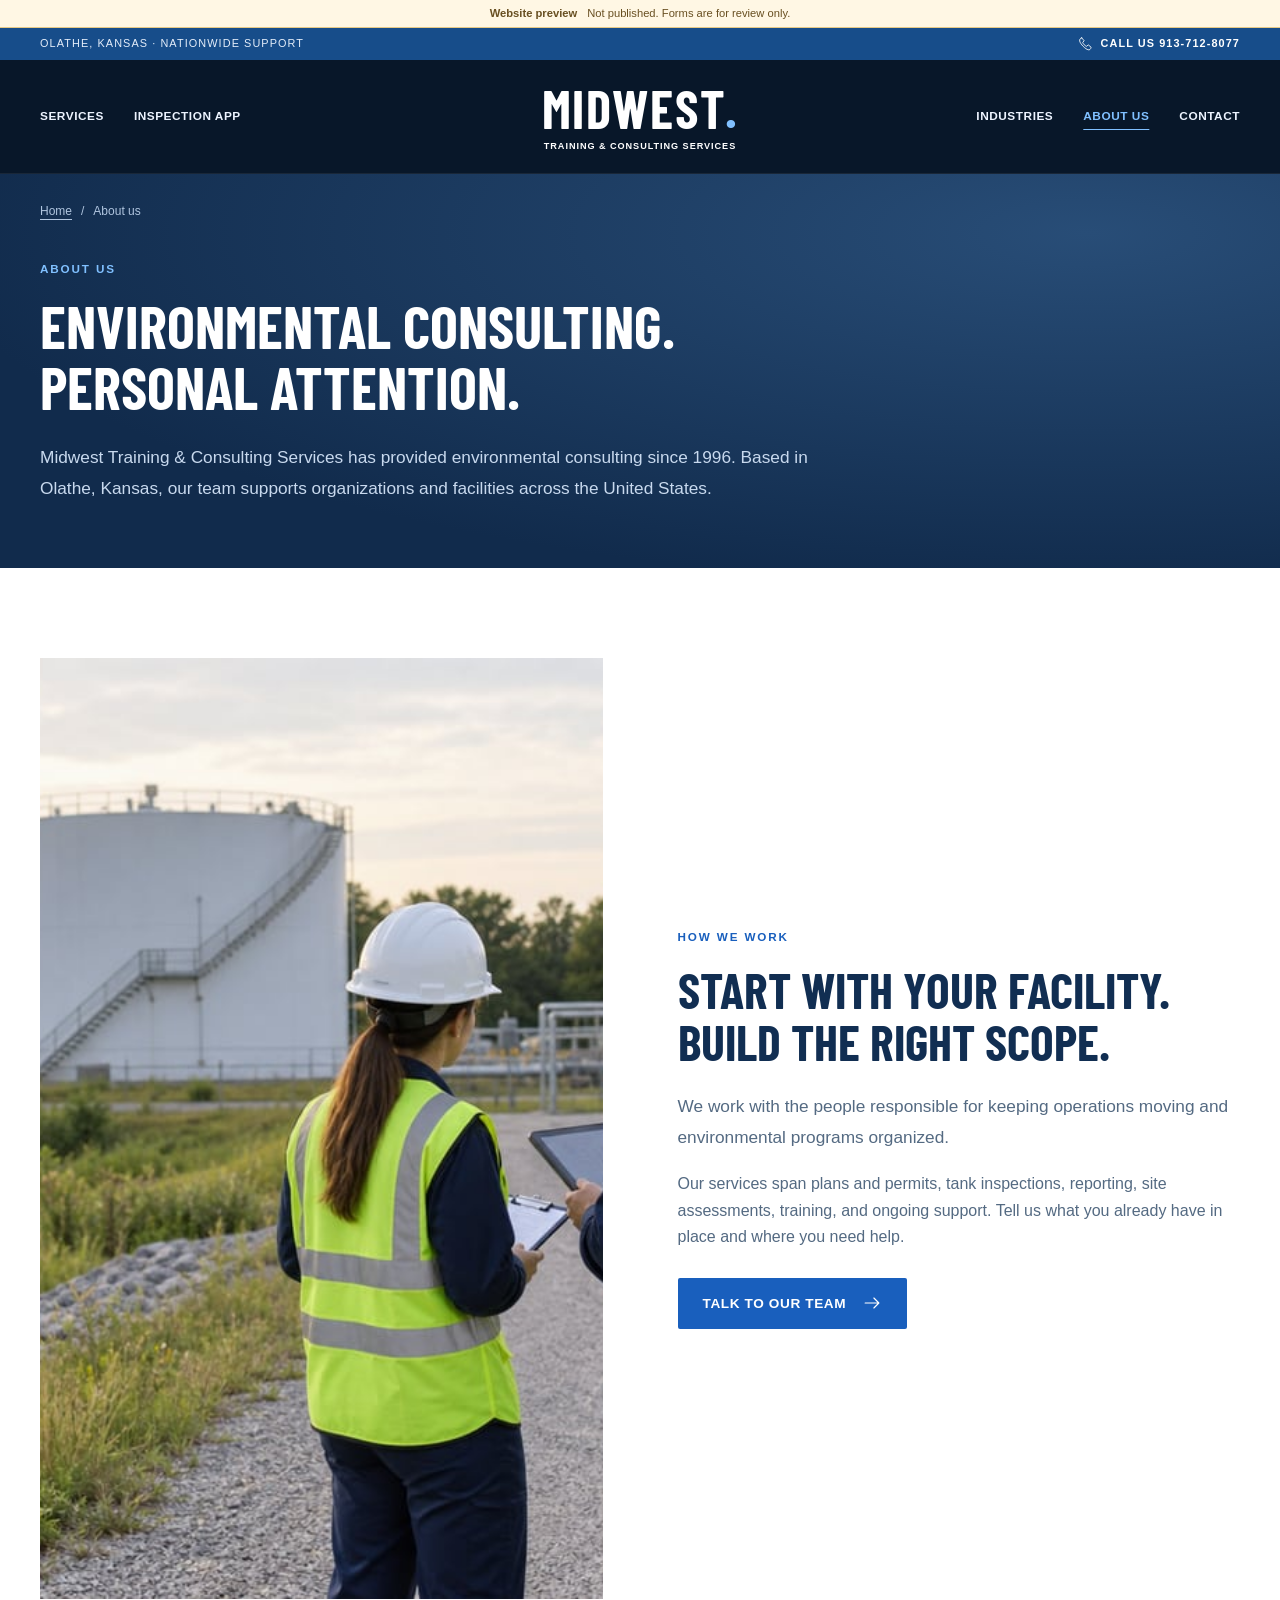
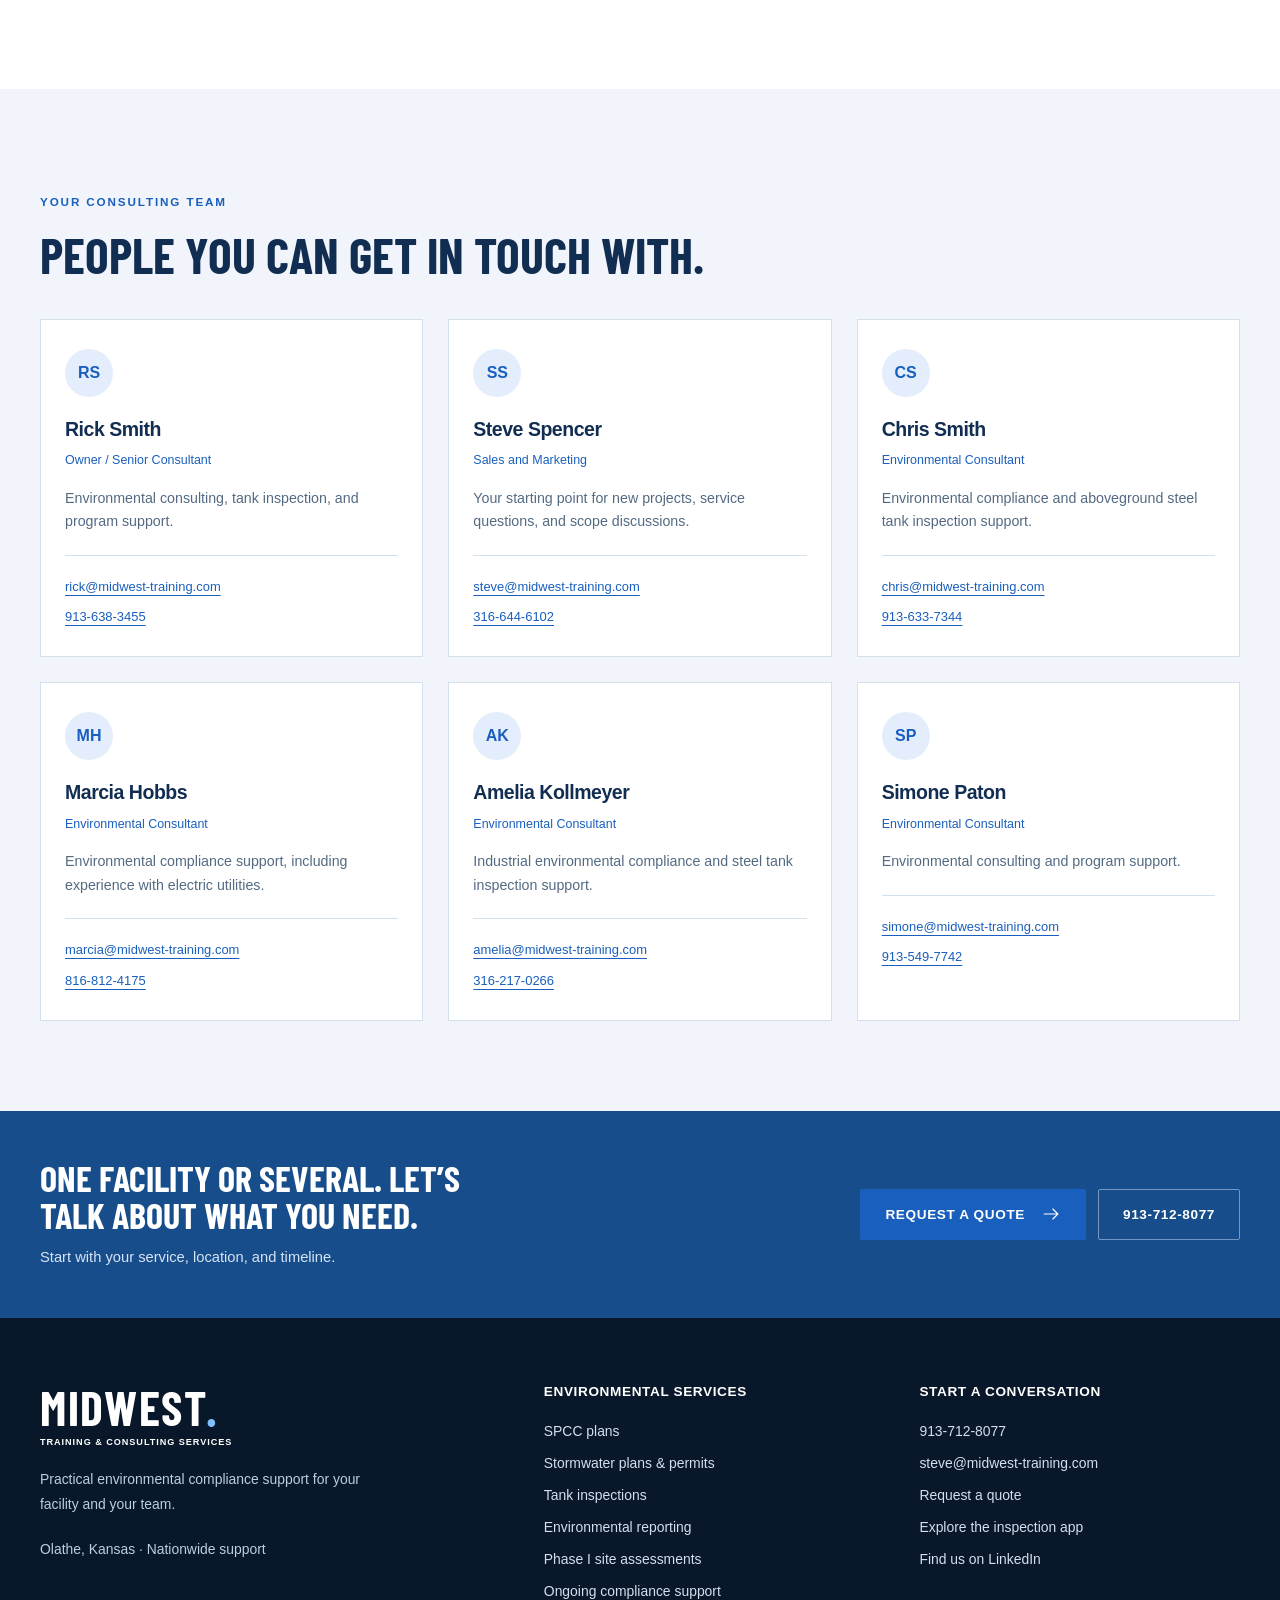
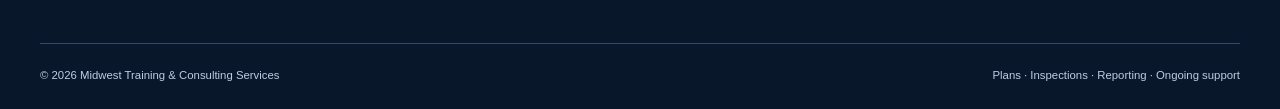
==== about/index.html @ 4b2eb68d "Prepare blue environmental website for review" ====
<!doctype html><html lang="en"><head><meta charset="UTF-8"><meta name="viewport" content="width=device-width, initial-scale=1"><meta name="robots" content="noindex, nofollow"><meta name="theme-color" content="#112b4c"><title>About Our Team | Midwest Training &amp; Consulting</title><meta name="description" content="Meet the Midwest Training &amp; Consulting Services team. Environmental consulting since 1996, based in Olathe, Kansas."><link rel="icon" href="../assets/favicon.svg" type="image/svg+xml"><link rel="preload" as="font" href="../assets/fonts/barlow-condensed-bold.ttf" type="font/ttf" crossorigin><link rel="stylesheet" href="../assets/site.css"><link rel="stylesheet" href="../assets/theme.css"><script type="module" src="../assets/site.mjs"></script><link rel="canonical" href="https://www.midwest-training.com/about/"><meta property="og:type" content="website"><meta property="og:site_name" content="Midwest Training &amp; Consulting Services"><meta property="og:title" content="About Our Team | Midwest Training &amp; Consulting"><meta property="og:description" content="Meet the Midwest Training &amp; Consulting Services team. Environmental consulting since 1996, based in Olathe, Kansas."><meta property="og:url" content="https://www.midwest-training.com/about/"><meta property="og:image" content="https://www.midwest-training.com/assets/environmental-hero.jpg"><meta property="og:image:alt" content="Illustrative industrial facility with aboveground tanks and stormwater controls"><meta name="twitter:card" content="summary_large_image"><script type="application/ld+json">{"@context":"https://schema.org","@type":"Organization","@id":"https://www.midwest-training.com/#organization","name":"Midwest Training & Consulting Services","url":"https://www.midwest-training.com/","telephone":"+19137128077","email":"steve@midwest-training.com","sameAs":["https://www.linkedin.com/company/midwest-training-and-consulting-services/"]}</script></head><body class="interior-page"><div class="preview-banner"><strong>Website preview</strong><span>Not published. Forms are for review only.</span></div>
  <a class="skip-link" href="#main">Skip to content</a>
  <div class="utility-bar"><div class="container"><span>Olathe, Kansas · Nationwide support</span><a href="tel:+19137128077"><svg class="icon" width="15" height="15" viewBox="0 0 32 32" fill="none" stroke="currentColor" stroke-width="1.8" stroke-linecap="round" stroke-linejoin="round" aria-hidden="true"><path d="m8 4 5 6-3 4c2 4 4 6 8 8l4-3 6 5c-2 9-9 6-17-2S0 6 8 4Z"/></svg> Call us 913-712-8077</a></div></div>
  <header class="site-header"><div class="container header-inner">
    <nav class="desktop-nav nav-left" aria-label="Services navigation"><a href="../services/">Services</a><a href="../inspection-app/">Inspection App</a></nav>
    <a class="brand" href="../" aria-label="Midwest Training & Consulting Services home"><span class="brand-word">MIDWEST<span class="brand-dot">.</span></span><span class="brand-description">TRAINING &amp; CONSULTING SERVICES</span></a>
    <nav class="desktop-nav nav-right" aria-label="Company navigation"><a href="../industries/">Industries</a><a href="../about/" aria-current="page">About us</a><a href="../contact/">Contact</a></nav>
    <details class="mobile-menu"><summary>Menu <svg class="icon" width="22" height="22" viewBox="0 0 32 32" fill="none" stroke="currentColor" stroke-width="1.8" stroke-linecap="round" stroke-linejoin="round" aria-hidden="true"><path d="M5 8h22M5 16h22M5 24h22"/></svg></summary><nav aria-label="Mobile navigation"><a href="../services/">Services</a><a href="../inspection-app/">Inspection App</a><a href="../industries/">Industries</a><a href="../about/" aria-current="page">About us</a><a href="../contact/">Contact</a><a href="tel:+19137128077">Call 913-712-8077</a></nav></details>
  </div></header><main id="main"><section class="page-hero"><div class="container"><nav class="breadcrumbs" aria-label="Breadcrumb"><a href="../">Home</a><span aria-hidden="true">/</span><span aria-current="page">About us</span></nav><p class="eyebrow">About us</p><h1>Environmental consulting. Personal attention.</h1><p class="lede">Midwest Training &amp; Consulting Services has provided environmental consulting since 1996. Based in Olathe, Kansas, our team supports organizations and facilities across the United States.</p></div></section><section class="section"><div class="container split-section"><img class="image-panel" src="../assets/compliance-service.jpg" alt="Illustrative consultants reviewing an environmental program at a facility" width="1672" height="941" loading="lazy"><div><p class="eyebrow">How we work</p><h2>Start with your facility.<br>Build the right scope.</h2><p class="lede">We work with the people responsible for keeping operations moving and environmental programs organized.</p><p class="muted">Our services span plans and permits, tank inspections, reporting, site assessments, training, and ongoing support. Tell us what you already have in place and where you need help.</p><a class="button" href="../contact/">Talk to our team <svg class="icon" width="20" height="20" viewBox="0 0 32 32" fill="none" stroke="currentColor" stroke-width="1.8" stroke-linecap="round" stroke-linejoin="round" aria-hidden="true"><path d="M5 16h22m-8-8 8 8-8 8"/></svg></a></div></div></section><section class="section section-soft" id="team"><div class="container"><div class="section-heading"><div><p class="eyebrow">Your consulting team</p><h2>People you can get in touch with.</h2></div></div><div class="team-grid"><article class="team-card"><div class="team-initials" aria-hidden="true">RS</div><h3>Rick Smith</h3><p class="team-role">Owner / Senior Consultant</p><p class="bio">Environmental consulting, tank inspection, and program support.</p><div class="team-links"><a href="mailto:rick@midwest-training.com">rick@midwest-training.com</a><a href="tel:+19136383455">913-638-3455</a></div></article><article class="team-card"><div class="team-initials" aria-hidden="true">SS</div><h3>Steve Spencer</h3><p class="team-role">Sales and Marketing</p><p class="bio">Your starting point for new projects, service questions, and scope discussions.</p><div class="team-links"><a href="mailto:steve@midwest-training.com">steve@midwest-training.com</a><a href="tel:+13166446102">316-644-6102</a></div></article><article class="team-card"><div class="team-initials" aria-hidden="true">CS</div><h3>Chris Smith</h3><p class="team-role">Environmental Consultant</p><p class="bio">Environmental compliance and aboveground steel tank inspection support.</p><div class="team-links"><a href="mailto:chris@midwest-training.com">chris@midwest-training.com</a><a href="tel:+19136337344">913-633-7344</a></div></article><article class="team-card"><div class="team-initials" aria-hidden="true">MH</div><h3>Marcia Hobbs</h3><p class="team-role">Environmental Consultant</p><p class="bio">Environmental compliance support, including experience with electric utilities.</p><div class="team-links"><a href="mailto:marcia@midwest-training.com">marcia@midwest-training.com</a><a href="tel:+18168124175">816-812-4175</a></div></article><article class="team-card"><div class="team-initials" aria-hidden="true">AK</div><h3>Amelia Kollmeyer</h3><p class="team-role">Environmental Consultant</p><p class="bio">Industrial environmental compliance and steel tank inspection support.</p><div class="team-links"><a href="mailto:amelia@midwest-training.com">amelia@midwest-training.com</a><a href="tel:+13162170266">316-217-0266</a></div></article><article class="team-card"><div class="team-initials" aria-hidden="true">SP</div><h3>Simone Paton</h3><p class="team-role">Environmental Consultant</p><p class="bio">Environmental consulting and program support.</p><div class="team-links"><a href="mailto:simone@midwest-training.com">simone@midwest-training.com</a><a href="tel:+19135497742">913-549-7742</a></div></article></div></div></section><section class="cta-band"><div class="container cta-inner"><div><h2>One facility or several. Let’s talk about what you need.</h2><p>Start with your service, location, and timeline.</p></div><div class="cta-actions"><a class="button" href="../contact/">Request a quote <svg class="icon" width="20" height="20" viewBox="0 0 32 32" fill="none" stroke="currentColor" stroke-width="1.8" stroke-linecap="round" stroke-linejoin="round" aria-hidden="true"><path d="M5 16h22m-8-8 8 8-8 8"/></svg></a><a class="button button-outline" href="tel:+19137128077">913-712-8077</a></div></div></section></main><footer class="site-footer"><div class="container"><div class="footer-grid">
    <div><a class="brand" href="../"><span class="brand-word">MIDWEST<span class="brand-dot">.</span></span><span class="brand-description">TRAINING &amp; CONSULTING SERVICES</span></a><p>Practical environmental compliance support for your facility and your team.</p><p>Olathe, Kansas · Nationwide support</p></div>
    <div><h3>Environmental services</h3><ul><li><a href="../spcc-plans/">SPCC plans</a></li><li><a href="../stormwater-plans-permits/">Stormwater plans &amp; permits</a></li><li><a href="../tank-inspections/">Tank inspections</a></li><li><a href="../environmental-reporting/">Environmental reporting</a></li><li><a href="../phase-i-environmental-site-assessments/">Phase I site assessments</a></li><li><a href="../ongoing-compliance/">Ongoing compliance support</a></li></ul></div>
    <div><h3>Start a conversation</h3><ul><li><a href="tel:+19137128077">913-712-8077</a></li><li><a href="mailto:steve@midwest-training.com">steve@midwest-training.com</a></li><li><a href="../contact/">Request a quote</a></li><li><a href="../inspection-app/">Explore the inspection app</a></li><li><a href="https://www.linkedin.com/company/midwest-training-and-consulting-services/" rel="noopener" target="_blank">Find us on LinkedIn</a></li></ul></div>
  </div><div class="footer-bottom"><span>© 2026 Midwest Training &amp; Consulting Services</span><span>Plans · Inspections · Reporting · Ongoing support</span></div></div></footer></body></html>
---- assets/site.css ----
@font-face{font-family:Inter;src:local('Inter');font-display:swap}
:root{--navy:#112e52;--ink:#162c44;--blue:#1659b5;--blue-dark:#0e438c;--muted:#53677c;--line:#d4dfe9;--pale:#edf3f8;--white:#fff;--radius:8px;--content:1200px;font-family:Inter,Arial,sans-serif;color:var(--ink);background:#fff;font-size:16px;line-height:1.6}
*{box-sizing:border-box}body{margin:0}img{max-width:100%;display:block}a{color:var(--blue);text-underline-offset:4px}button,input,select,textarea{font:inherit}button,a,input,select,textarea,summary{-webkit-tap-highlight-color:transparent}button{cursor:pointer}a:focus-visible,button:focus-visible,input:focus-visible,select:focus-visible,textarea:focus-visible,summary:focus-visible{outline:3px solid #c07b12;outline-offset:4px}h1,h2,h3,p{margin:0}h1,h2,h3{line-height:1.14;color:var(--navy);text-wrap:balance}h1{font-size:clamp(2.2rem,4.3vw,3.7rem);letter-spacing:-.045em;font-weight:750}h2{font-size:clamp(1.8rem,3vw,2.65rem);letter-spacing:-.035em}h3{font-size:1.22rem;letter-spacing:-.025em}p+p{margin-top:1rem}svg{display:block;flex:none}.container{width:min(var(--content),calc(100% - 64px));margin-inline:auto}.section{padding-block:76px}.section-soft{background:#f4f7fa}.eyebrow{color:var(--blue);font-size:.75rem;font-weight:750;letter-spacing:.14em;text-transform:uppercase;margin-bottom:14px}.lede{font-size:1.15rem;line-height:1.7;color:var(--muted)}.section-heading{display:flex;align-items:end;justify-content:space-between;gap:24px;margin-bottom:30px}.section-heading>div{max-width:720px}.section-heading p{margin-top:14px}.text-link{font-weight:650;display:inline-flex;gap:10px;align-items:center}.button{display:inline-flex;justify-content:center;align-items:center;gap:14px;min-height:48px;border:1px solid transparent;border-radius:5px;padding:12px 20px;background:var(--blue);color:white;text-decoration:none;font-weight:650;line-height:1.4}.button:hover{background:var(--blue-dark)}.button-outline{background:white;color:var(--navy);border-color:var(--blue)}.button-outline:hover{background:var(--pale)}.button:disabled{opacity:.65;cursor:wait}.muted{color:var(--muted)}
.preview-banner{background:#fff7e4;border-bottom:1px solid #e6c985;color:#684f21;text-align:center;padding:7px 16px;font-size:.76rem;line-height:1.5}.preview-banner strong{margin-right:10px}.skip-link{position:absolute;left:16px;top:-100px;z-index:20;padding:12px;background:var(--navy);color:#fff}.skip-link:focus{top:12px}.site-header{background:#fff;border-bottom:1px solid var(--line)}.header-inner{display:flex;align-items:center;justify-content:space-between;gap:30px;min-height:91px}.brand{text-decoration:none;color:var(--navy);font-size:1.13rem;letter-spacing:-.035em;font-weight:800;line-height:1.2}.brand span{display:block;font-size:.81em;margin-top:3px}.desktop-nav{display:flex;gap:28px;align-items:center}.desktop-nav>a:not(.button){color:var(--ink);font-weight:600;font-size:.92rem;text-decoration:none;min-height:44px;display:flex;align-items:center}.desktop-nav>a[aria-current=page]{color:var(--blue);text-decoration:underline;text-underline-offset:8px}.nav-phone{white-space:nowrap;font-size:.92rem}.mobile-menu{display:none}.mobile-menu summary{list-style:none;cursor:pointer;min-height:44px;display:flex;gap:9px;align-items:center;font-size:.9rem;font-weight:650}.mobile-menu summary::-webkit-details-marker{display:none}.mobile-menu nav{position:absolute;left:0;right:0;top:100%;background:#fff;padding:18px 24px;border-block:1px solid var(--line);box-shadow:0 14px 20px #112e5212;z-index:10;display:grid;gap:4px}.mobile-menu nav a{padding:10px 0;color:var(--navy);text-decoration:none;font-weight:600}.site-header{position:relative;z-index:5}
.hero{position:relative;isolation:isolate;min-height:590px;background:#f5f8fb}.hero-photo{position:absolute;inset:0;width:100%;height:100%;object-fit:cover;object-position:center 60%;z-index:-2}.hero::before{content:'';position:absolute;inset:0;z-index:-1;background:linear-gradient(180deg,#fff 0%,#ffffffeb 16%,#ffffffb8 43%,#ffffff00 77%),linear-gradient(90deg,#ffffff30,#ffffff00)}.hero-grid{display:grid;grid-template-columns:minmax(0,1.25fr) minmax(345px,.9fr);gap:70px;align-items:start;padding-block:42px 46px}.hero-copy h1{max-width:620px}.hero-copy .lede{font-size:1.18rem;max-width:610px;margin-top:18px;color:#263f5a;line-height:1.55}.hero-copy .location{margin-top:15px;font-size:.94rem;color:#263f5a}.hero-copy .hero-action{display:none}.quote-card{background:#f0f5faed;border:1px solid #cbdbe9;border-radius:var(--radius);padding:27px 28px;box-shadow:0 10px 28px #112e520a}.quote-card h2{font-size:1.85rem;letter-spacing:-.045em}.quote-card>.form-intro{color:var(--muted);margin:9px 0 22px;font-size:.94rem;line-height:1.5}.quote-form fieldset{border:0;padding:0;margin:0;min-width:0}.form-fields{display:grid;gap:17px}.field{display:block;min-width:0;font-size:.86rem;font-weight:600;line-height:1.45}.field input,.field select,.field textarea{display:block;width:100%;max-width:100%;margin-top:7px;min-height:46px;background:#fff;border:1px solid #c3d2e0;border-radius:4px;padding:10px 12px;color:var(--ink);font-size:1rem;font-weight:400}.field textarea{resize:vertical;min-height:100px}.field input::placeholder,.field textarea::placeholder{color:#667b92;opacity:1}.quote-form .button{width:100%;margin-top:22px}.optional-fields{margin-top:15px}.optional-fields summary{cursor:pointer;font-size:.85rem;color:var(--muted);min-height:32px;line-height:2}.optional-fields .field{margin-top:12px}.form-status{margin-top:12px;font-size:.87rem;line-height:1.55}.form-status:empty{display:none}.form-status[data-kind=error]{color:#a02d22}.form-status[data-kind=success]{color:#1c603c}.form-fallback{font-size:.8rem;margin-top:12px;color:var(--muted)}.contact-grid-fields{grid-template-columns:repeat(2,minmax(0,1fr))}.contact-grid-fields .wide{grid-column:1/-1}.honeypot{display:none}
.proof-strip{background:#eaf1f8;border-bottom:1px solid #dce6ef}.proof-inner{display:flex;justify-content:center;gap:42px;align-items:center;min-height:68px;padding-block:12px;color:#304c6a;font-size:.91rem}.proof-inner>span{display:flex;gap:13px;align-items:center}.proof-inner>span+span{border-left:1px solid #a4b8cd;padding-left:42px}.home-services{padding-block:42px 52px}.services-grid{display:grid;grid-template-columns:repeat(3,minmax(0,1fr));gap:17px}.service-card{display:flex;gap:20px;align-items:start;border:1px solid var(--line);border-radius:var(--radius);padding:24px 22px;text-decoration:none;background:#fff;transition:border-color .15s,box-shadow .15s;color:var(--ink)}.service-card:hover{border-color:var(--blue);box-shadow:0 5px 18px #1435550a}.service-card>.icon{color:var(--navy);margin-top:2px}.service-card h3{font-size:1rem;line-height:1.4;letter-spacing:-.02em}.service-card p{font-size:.85rem;color:var(--muted);line-height:1.6;margin:8px 0 13px}.service-card .card-action{font-size:.85rem;color:var(--blue);font-weight:600}.industry-ribbon{background:var(--navy);color:#e9f1fb;padding:20px 0;font-size:.87rem;text-align:center}.industry-ribbon .container{display:flex;justify-content:center;flex-wrap:wrap;gap:9px 24px}.industry-ribbon a{color:inherit;text-decoration:none}.industry-ribbon a:hover{text-decoration:underline}.split-section{display:grid;grid-template-columns:1fr 1fr;align-items:center;gap:70px}.split-section h2{margin-bottom:22px}.split-section .button{margin-top:25px}.image-panel{border-radius:8px;aspect-ratio:1.3;object-fit:cover;width:100%}.steps{list-style:none;display:grid;gap:24px;padding:0;margin:0;counter-reset:steps}.steps li{display:flex;gap:20px}.steps li::before{counter-increment:steps;content:'0' counter(steps);font-size:.84rem;letter-spacing:.05em;color:var(--blue);font-weight:700;border-top:2px solid #9eb7d6;padding-top:8px;min-width:34px}.steps h3{margin-bottom:7px;font-size:1.13rem}.steps p{font-size:.95rem;color:var(--muted)}.cta-band{background:var(--pale);border-top:1px solid var(--line);padding-block:44px}.cta-inner{display:flex;justify-content:space-between;align-items:center;gap:28px}.cta-inner h2{font-size:1.8rem;max-width:670px}.cta-inner p{margin-top:9px;color:var(--muted)}.cta-actions{display:flex;gap:12px;flex-wrap:wrap;flex:none}.site-footer{background:var(--navy);color:#c7d7e8;padding-block:48px 25px;font-size:.86rem}.footer-grid{display:grid;grid-template-columns:1.4fr 1fr 1fr;gap:50px}.site-footer .brand{color:#fff;display:inline-block}.site-footer p{margin-top:16px;max-width:350px}.site-footer h3{color:#fff;font-size:.95rem;margin-bottom:14px}.site-footer ul{list-style:none;padding:0;margin:0;display:grid;gap:7px}.site-footer a{color:#e3edf8}.footer-bottom{border-top:1px solid #47607b;margin-top:32px;padding-top:21px;font-size:.76rem;display:flex;justify-content:space-between;flex-wrap:wrap;gap:10px}
.page-hero{background:#eff4f9;padding-block:28px 54px}.breadcrumbs{display:flex;gap:9px;flex-wrap:wrap;font-size:.82rem;color:var(--muted);margin-bottom:30px}.breadcrumbs a{color:var(--muted)}.page-hero h1{max-width:850px;font-size:clamp(2.15rem,4.1vw,3.35rem)}.page-hero .lede{max-width:850px;margin-top:22px}.page-hero .button{margin-top:25px}.page-hero-grid{display:grid;grid-template-columns:1.3fr .7fr;gap:60px;align-items:center}.page-hero-icon{display:flex;align-items:center;justify-content:center;color:#527dac;background:#e0ebf5;min-height:230px;border-radius:8px}.page-hero-icon svg{width:100px;height:100px;stroke-width:1.15}.service-body{display:grid;grid-template-columns:minmax(0,1.6fr) minmax(260px,1fr);gap:70px;align-items:start}.body-section+.body-section{margin-top:45px}.body-section h2{font-size:1.9rem;margin-bottom:22px}.body-section p{color:var(--muted)}.detail-list{list-style:none;padding:0;margin:0;display:grid;gap:16px}.detail-list li{display:flex;align-items:start;gap:12px;color:#3f556c}.detail-list .icon{color:var(--blue);margin-top:4px;width:19px;height:19px}.project-aside{background:var(--pale);padding:28px;border-radius:8px;border:1px solid var(--line)}.project-aside h2{font-size:1.35rem;margin-bottom:16px}.project-aside p{color:var(--muted);font-size:.94rem}.project-aside .button{margin:22px 0 13px;width:100%}.project-aside .text-link{font-size:.9rem}.faq-list{max-width:850px;margin-top:30px}.faq-list details{border-top:1px solid var(--line);padding:18px 0}.faq-list details:last-child{border-bottom:1px solid var(--line)}.faq-list summary{font-size:1.02rem;font-weight:600;cursor:pointer;padding-block:4px;color:var(--navy)}.faq-list p{padding-top:15px;color:var(--muted);max-width:780px}.related-grid{margin-top:30px}.industry-grid{display:grid;grid-template-columns:repeat(2,minmax(0,1fr));gap:24px}.industry-card{padding:30px;border:1px solid var(--line);border-radius:8px;scroll-margin-top:25px}.industry-card p{margin-top:13px;color:var(--muted)}.industry-card ul{padding:0;list-style:none;margin:20px 0 0;display:grid;gap:8px}.industry-card a{font-size:.92rem}.team-grid{display:grid;grid-template-columns:repeat(3,minmax(0,1fr));gap:22px}.team-card{border:1px solid var(--line);padding:27px 24px;border-radius:8px;min-width:0}.team-initials{color:var(--blue);background:#eaf1f8;display:flex;align-items:center;justify-content:center;width:48px;height:48px;border-radius:50%;font-weight:700;margin-bottom:18px}.team-role{font-size:.78rem;color:var(--blue);margin-top:8px}.team-card .bio{font-size:.89rem;margin-top:16px;color:var(--muted)}.team-links{display:grid;gap:6px;border-top:1px solid var(--line);padding-top:17px;margin-top:18px;font-size:.81rem;overflow-wrap:anywhere}.contact-layout{display:grid;grid-template-columns:.85fr 1.15fr;gap:65px;align-items:start}.contact-info h2{font-size:2rem;margin-bottom:18px}.contact-info p{color:var(--muted)}.contact-method{padding-top:23px}.contact-method span{display:block;color:var(--muted);font-size:.78rem;margin-bottom:6px}.contact-method a{font-size:1.05rem;font-weight:600;overflow-wrap:anywhere}.contact-info .small-note{font-size:.89rem;margin-top:28px}.review-note{border:1px solid #d8bd7c;background:#fff8e8;color:#695326;padding:14px 18px;font-size:.85rem;border-radius:6px;margin-top:24px}
@media(min-width:1400px){.hero{min-height:620px}.hero-grid{padding-top:48px}.hero-photo{object-position:center 61%}}
@media(max-width:1050px){.desktop-nav{gap:18px}.header-inner{gap:20px}.hero-grid{gap:34px;grid-template-columns:minmax(0,1.1fr) minmax(320px,1fr)}.hero-copy h1{font-size:3rem}.service-card{gap:14px;padding:22px 17px}.service-card>.icon{width:27px}.split-section{gap:40px}.service-body{gap:40px}.team-grid{grid-template-columns:repeat(2,minmax(0,1fr))}.contact-layout{gap:35px}.cta-inner{align-items:start}.cta-actions{flex-direction:column}}
@media(max-width:820px){.desktop-nav{display:none}.mobile-menu{display:block}.header-inner{min-height:78px}.container{width:calc(100% - 40px)}.hero-grid{grid-template-columns:1fr;padding-block:30px;gap:28px}.hero-copy h1{font-size:clamp(2.3rem,7vw,3.3rem);max-width:680px}.hero-copy .lede{font-size:1.07rem;max-width:640px}.hero-photo{height:440px;object-position:center 52%}.hero::before{height:440px;background:linear-gradient(180deg,#fffffff5,#ffffffdb 32%,#ffffffc4 70%,#f5f8fb 100%)}.hero-copy .hero-action{display:inline-flex;margin-top:19px}.hero .quote-card{max-width:600px;width:100%;margin-inline:auto;background:#edf3f8}.hero-copy{padding-bottom:8px}.hero-copy .location{font-size:.9rem}.services-grid{grid-template-columns:repeat(2,minmax(0,1fr))}.proof-inner{gap:20px;font-size:.8rem}.proof-inner>span+span{padding-left:20px}.proof-inner svg{width:20px}.section{padding-block:52px}.split-section,.service-body,.page-hero-grid,.contact-layout{grid-template-columns:1fr;gap:32px}.page-hero-icon{display:none}.split-section .image-panel{max-height:330px}.service-body .project-aside{max-width:650px}.page-hero{padding-bottom:38px}.footer-grid{grid-template-columns:1.2fr 1fr;gap:30px}.footer-grid>div:first-child{grid-column:1/-1}.cta-inner{flex-direction:column}.cta-actions{flex-direction:row;flex-wrap:wrap}.industry-grid{grid-template-columns:1fr}.section-heading{align-items:start;flex-direction:column;gap:16px}.contact-info .small-note{margin-top:20px}}
@media(max-width:480px){.preview-banner{font-size:.7rem}.preview-banner strong{display:block;margin:0}.brand{font-size:.96rem}.header-inner{gap:15px}.mobile-menu summary{font-size:.81rem}.hero-copy h1{font-size:2.4rem}.hero-grid{padding-block:28px}.quote-card{padding:23px 20px}.quote-card h2{font-size:1.6rem}.services-grid,.team-grid,.contact-grid-fields{grid-template-columns:1fr}.service-card{padding:21px;gap:19px}.proof-inner{flex-direction:column;align-items:start;gap:10px;padding-block:17px}.proof-inner>span+span{border:0;padding:0}.proof-inner>span{gap:12px}.proof-inner{width:max-content;max-width:calc(100% - 40px)}.home-services{padding-top:32px}.footer-grid{grid-template-columns:1fr}.footer-grid>div:first-child{grid-column:auto}.cta-actions{width:100%;flex-direction:column}.cta-actions .button{width:100%}.page-hero h1{font-size:2.3rem}.page-hero .lede{font-size:1.03rem}.breadcrumbs{font-size:.75rem;gap:6px}.industry-card{padding:24px}.contact-method a{font-size:1rem}}
@media(prefers-reduced-motion:reduce){*{scroll-behavior:auto!important;transition:none!important}}
.app-hero{padding-block:25px 58px;background:linear-gradient(135deg,#f6f9fc,#eaf1fa)}.app-hero-grid{display:grid;grid-template-columns:minmax(0,.9fr) minmax(0,1.15fr);gap:50px;align-items:center}.app-intro h1{font-size:clamp(2.5rem,4.3vw,3.65rem);max-width:18ch}.app-intro .lede{margin-top:22px;font-size:1.12rem}.app-actions{display:flex;align-items:center;gap:18px 24px;flex-wrap:wrap;margin-top:27px}.app-actions .text-link{font-size:.9rem}.app-intro-note{font-size:.83rem;color:var(--muted);margin-top:21px}.app-screen{margin:0;min-width:0;border:1px solid #bccde0;background:#fff;border-radius:10px;overflow:hidden;box-shadow:0 18px 50px #14315113}.app-screen>a{display:block}.app-screen img{width:100%;height:auto}.app-screen figcaption{display:flex;align-items:center;justify-content:space-between;gap:12px;flex-wrap:wrap;font-size:.76rem;color:var(--muted);padding:15px 18px;border-top:1px solid var(--line)}.app-screen figcaption a{font-weight:600}.app-benefit-grid{display:grid;grid-template-columns:repeat(3,minmax(0,1fr));gap:35px}.app-benefit-grid article{border-top:1px solid var(--line);padding-top:24px}.app-benefit-grid .icon{color:var(--blue);margin-bottom:19px}.app-benefit-grid h3{margin-bottom:12px}.app-benefit-grid p{color:var(--muted);font-size:.97rem}.app-report-grid{display:grid;grid-template-columns:minmax(0,1.15fr) minmax(0,.85fr);gap:90px;align-items:center}.app-report-grid .lede{margin-top:22px}.app-report-details{list-style:none;margin:25px 0;padding:0;display:grid;gap:13px}.app-report-details li{display:flex;align-items:start;gap:12px;font-size:.94rem;color:var(--muted)}.app-report-details .icon{color:var(--blue);margin-top:3px}.app-report-meta{font-size:.81rem;color:var(--muted);margin-top:14px}.app-report-preview{margin:0;max-width:390px;justify-self:center;width:100%;background:white;padding:10px 10px 0;border:1px solid var(--line);border-radius:5px;box-shadow:0 12px 30px #142f5010}.app-report-preview img{width:100%;height:auto}.app-report-preview figcaption{text-align:center;padding:14px 7px;font-size:.74rem;color:var(--muted);border-top:1px solid var(--line)}.app-next-grid{display:grid;grid-template-columns:1fr 1fr;gap:85px;align-items:center}.app-next-grid .lede{margin-top:22px}.app-next-grid .button{margin-top:25px}
@media(max-width:1050px){.app-hero-grid{gap:30px}.app-intro h1{font-size:2.7rem}.app-report-grid,.app-next-grid{gap:40px}.app-benefit-grid{gap:25px}.desktop-nav{gap:16px}}
@media(max-width:980px){.desktop-nav{display:none}.mobile-menu{display:block}.header-inner{min-height:78px}}
@media(max-width:820px){.app-hero-grid,.app-report-grid,.app-next-grid{grid-template-columns:1fr;gap:32px}.app-intro h1{max-width:18ch;font-size:2.8rem}.app-screen{max-width:690px}.app-benefit-grid{grid-template-columns:1fr;gap:27px}.app-benefit-grid article{display:grid;grid-template-columns:32px 1fr;gap:8px 18px}.app-benefit-grid .icon{grid-row:1/3;margin:2px 0 0}.app-benefit-grid h3{margin:0}.app-benefit-grid p{grid-column:2}.app-hero{padding-bottom:40px}.app-report-preview{max-width:430px}}
@media(max-width:480px){.app-intro h1{font-size:2.35rem}.app-intro .lede{font-size:1.04rem}.app-actions{align-items:start;flex-direction:column;gap:17px}.app-actions .button{width:100%}.app-screen figcaption{padding:13px}.app-screen{border-radius:6px}.app-next-grid .button{width:100%}.app-benefit-grid h3{font-size:1.1rem}.app-report-grid .lede,.app-next-grid .lede{font-size:1.04rem}}
---- assets/theme.css ----
/* Environmental visual theme; shared forms and page structure live in site.css. */
@font-face{font-family:Barlow Condensed;src:url('./fonts/barlow-condensed-bold.ttf') format('truetype');font-weight:700;font-display:swap}
:root{--navy:#112e52;--ink:#21364e;--blue:#195fbd;--blue-dark:#11488f;--muted:#546a82;--line:#d4dfec;--pale:#edf3fa;--dark:#081729;--deep-blue:#112b4c;--accent:#80c0ff;--radius:3px;font-family:Arial,Helvetica,sans-serif;line-height:1.65}
html{scroll-behavior:smooth;scroll-padding-top:24px}h1,h2{font-family:'Barlow Condensed','Arial Narrow',Arial,sans-serif;font-weight:700;line-height:1.03;text-transform:uppercase;letter-spacing:0}h1{font-size:clamp(2.8rem,5vw,4.6rem)}h2{font-size:clamp(2.3rem,3.9vw,3.4rem)}h3{line-height:1.3}.section{padding-block:90px}.section-soft{background:#f1f5fb}.eyebrow{font-size:.73rem;font-weight:700;letter-spacing:.16em;margin-bottom:18px;line-height:1.6}.lede{font-size:1.08rem;line-height:1.8}.section-heading{gap:40px;margin-bottom:38px}.section-description{max-width:360px;color:var(--muted);font-size:1rem}.text-link{font-size:.92rem;font-weight:700;gap:12px}.button{gap:16px;min-height:51px;border-radius:2px;padding:14px 24px;font-size:.85rem;font-weight:700;text-transform:uppercase;letter-spacing:.045em;transition:background .2s,color .2s,transform .2s}.button:hover{transform:translateY(-2px)}.button-outline{background:transparent}.button:disabled{transform:none}
.preview-banner{padding:5px 16px;font-size:.7rem}.utility-bar{background:#174d8a;color:#e4edfa;font-size:.68rem;letter-spacing:.1em;text-transform:uppercase}.utility-bar>.container{display:flex;align-items:center;justify-content:space-between;gap:15px;padding-block:7px}.utility-bar a{display:flex;align-items:center;gap:8px;color:white;text-decoration:none;font-weight:700;white-space:nowrap}.site-header{background:var(--dark);border-bottom:1px solid #ffffff12;color:#fff}.header-inner{display:grid;grid-template-columns:1fr auto 1fr;gap:36px;min-height:113px}.brand{display:inline-flex;flex-direction:column;color:#fff;line-height:1;text-align:center;white-space:nowrap}.brand .brand-word{font-family:'Barlow Condensed','Arial Narrow',Arial,sans-serif;font-size:3.3rem;font-weight:700;letter-spacing:.035em;display:block;margin:0}.brand .brand-dot{display:inline;font:inherit;margin:0;color:var(--accent)}.brand .brand-description{font-size:.57rem;font-weight:700;letter-spacing:.105em;margin-top:7px}.desktop-nav{gap:30px}.nav-right{justify-content:flex-end}.desktop-nav>a:not(.button){font-size:.74rem;line-height:1.3;font-weight:700;color:#edf4ff;text-transform:uppercase;letter-spacing:.045em;white-space:nowrap}.desktop-nav>a:not(.button):hover,.desktop-nav>a[aria-current=page]{color:var(--accent)}.desktop-nav>a[aria-current=page]{text-decoration:underline;text-underline-offset:9px}.mobile-menu nav{background:var(--dark);border-color:#405876;box-shadow:0 16px 24px #0003}.mobile-menu nav a{color:white}.mobile-menu nav a[aria-current=page]{color:var(--accent)}
.hero{min-height:680px;background:var(--dark);display:grid;align-items:center;text-align:center;color:#fff;overflow:hidden}.hero-photo{height:100%;object-position:center 62%}.hero::before{height:100%;background:linear-gradient(180deg,#09182b83,#071a338f 65%,#112b4ce8)}.hero-content{padding-block:85px 104px}.hero .eyebrow{color:#d3e7ff;margin-bottom:24px;letter-spacing:.2em}.hero h1{font-size:clamp(3.8rem,6.8vw,6.6rem);line-height:.98;color:white;max-width:1100px;margin:auto;text-shadow:0 3px 20px #0003}.hero h1 span{color:var(--accent)}.hero .lede{color:#f0f5fd;max-width:690px;margin:26px auto 0;font-size:1.12rem;line-height:1.6}.hero-actions{display:flex;justify-content:center;gap:15px;flex-wrap:wrap;margin-top:30px}.hero .button,.home-app .button,.service-hero .button,.cta-band .button:not(.button-outline){background:var(--blue);color:#fff}.hero .button:hover,.home-app .button:hover,.service-hero .button:hover,.cta-band .button:not(.button-outline):hover{background:var(--blue-dark)}.hero .button-outline{background:#0c234130;color:white;border-color:#afc3dd}.hero .button-outline:hover{background:#ffffff20;color:white}.hero-location{font-size:.78rem;color:#d0def0;margin-top:24px}
.commitment{background:radial-gradient(ellipse at 45% 5%,#203e64 0%,transparent 70%),var(--deep-blue);color:white;text-align:center;padding:68px 0 96px;clip-path:polygon(0 0,100% 0,100% 94%,0 100%);margin-top:-1px}.commitment .eyebrow{color:var(--accent)}.commitment h2{color:white}.commitment-grid{display:grid;grid-template-columns:repeat(3,minmax(0,1fr));gap:44px;margin-top:43px}.commitment-grid strong{font-family:'Barlow Condensed',Arial,sans-serif;font-size:2.2rem;text-transform:uppercase;color:var(--accent);border:1px solid #507ead;display:block;line-height:1.2;padding:12px 8px}.commitment-grid p{font-size:.87rem;color:#d1def0;margin:15px auto 0;max-width:220px}
.home-services{padding-block:84px 90px}.services-grid{gap:28px}.service-card{display:flex;flex-direction:column;gap:0;padding:0;border-radius:0;min-width:0;overflow:hidden;transition:box-shadow .2s,border-color .2s}.service-card:hover{border-color:#8ba7cd;box-shadow:0 10px 28px #16345e14}.card-photo{position:relative;overflow:hidden;background:#d6e1f0;width:100%;flex:none}.card-photo img{width:100%;height:auto;aspect-ratio:16/9;object-fit:cover;transition:transform .35s}.service-card:hover .card-photo img{transform:scale(1.035)}.card-number{position:absolute;bottom:0;left:0;background:var(--deep-blue);color:var(--accent);font-size:.76rem;letter-spacing:.06em;font-weight:700;padding:8px 16px}.card-content{padding:25px;display:flex;flex-direction:column;align-items:start;flex:1;width:100%}.service-card h3{font-family:'Barlow Condensed',Arial,sans-serif;font-size:1.75rem;text-transform:uppercase;letter-spacing:0;line-height:1.1}.service-card p{font-size:.9rem;line-height:1.7;margin:12px 0 22px}.service-card .card-action{width:100%;display:flex;justify-content:space-between;align-items:center;gap:12px;border-top:1px solid var(--line);padding-top:17px;margin-top:auto;font-size:.73rem;letter-spacing:.04em;text-transform:uppercase;font-weight:700}
.industry-ribbon{background:#edf3fb;padding:33px 0}.industry-ribbon .container{display:block}.industry-ribbon p{font-size:.7rem;text-transform:uppercase;letter-spacing:.17em;color:var(--muted);margin-bottom:15px;font-weight:700}.industry-ribbon .container>div{display:flex;justify-content:center;flex-wrap:wrap;gap:12px 26px}.industry-ribbon a{font-family:'Barlow Condensed',Arial,sans-serif;font-size:1.22rem;text-transform:uppercase;color:var(--navy)}.split-section{grid-template-columns:minmax(0,1fr) minmax(0,1fr);gap:75px}.split-section h2{margin-bottom:24px}.split-section .button,.split-section .text-link{margin-top:27px}.split-section .lede+.muted{margin-top:18px}.image-panel{aspect-ratio:1.1;border-radius:0}.partner-photo{position:relative;padding:0 18px 18px 0;isolation:isolate}.partner-photo::before{content:'';position:absolute;inset:25px 0 0 25px;background:#dce8f7;z-index:-1}.partner-photo .image-panel{object-position:63% center}.photo-tag{position:absolute;left:0;bottom:37px;background:var(--deep-blue);color:white;padding:14px 22px;font-size:.76rem;font-weight:700;letter-spacing:.03em}.home-app{background:var(--deep-blue);color:#e2edfc;overflow:hidden}.home-app h2{color:white}.home-app .eyebrow{color:var(--accent)}.home-app .lede{color:#c4d6ed}.app-teaser{display:block;text-decoration:none;border:1px solid #6c87aa;box-shadow:0 15px 35px #0003;background:white}.app-teaser img{width:100%;height:auto;aspect-ratio:1.4;object-fit:cover;object-position:top}.app-teaser>span{display:flex;align-items:center;justify-content:space-between;gap:15px;color:var(--navy);padding:18px;font-size:.8rem;font-weight:700}.home-inquiry{background:#f9fbfe}.home-inquiry .steps{margin-top:30px}.steps li::before{border-color:#739ad0}.steps h3{font-size:1.05rem}.steps p{font-size:.92rem}
.quote-card{background:white;border-color:#cbd9ec;border-top:4px solid #477fbd;border-radius:3px;padding:32px;box-shadow:0 14px 40px #16345e10;scroll-margin-top:30px}.quote-card h2{font-size:2.2rem;letter-spacing:0}.quote-card>.form-intro{margin:10px 0 24px;font-size:.92rem;line-height:1.6}.field input,.field select,.field textarea{border-color:#bacbe0;border-radius:2px}.field input::placeholder,.field textarea::placeholder{color:#657993}.cta-band{background:#174d8a;color:white;padding-block:48px;border:0}.cta-inner{gap:35px}.cta-inner h2{font-size:2.25rem;color:white;max-width:620px}.cta-inner p{margin-top:12px;color:#d7e4f7;font-size:.92rem}.cta-band .button-outline{color:white;border-color:#7396c3}.cta-band .button-outline:hover{background:#ffffff15}.site-footer{background:var(--dark);color:#bdcde4;padding-block:65px 24px;font-size:.87rem}.footer-grid{gap:55px}.site-footer .brand{text-align:left;display:inline-flex}.site-footer .brand-word{font-size:3rem}.site-footer p{margin-top:20px;max-width:330px;line-height:1.8}.site-footer h3{font-size:.85rem;letter-spacing:.045em;text-transform:uppercase;margin-bottom:20px}.site-footer ul{gap:9px}.site-footer a{color:#d2dff0}.site-footer ul a{text-decoration:none}.site-footer ul a:hover{color:var(--accent);text-decoration:underline}.footer-bottom{border-color:#314b6d;margin-top:40px;padding-top:22px;font-size:.71rem}
.page-hero{background:radial-gradient(ellipse at 85% 15%,#284d77,transparent 75%),var(--deep-blue);color:white;padding-block:28px 64px}.breadcrumbs{font-size:.75rem;margin-bottom:38px}.page-hero .breadcrumbs,.page-hero .breadcrumbs a{color:#b0c5df}.page-hero .eyebrow{color:var(--accent)}.page-hero h1{max-width:930px;color:white;font-size:clamp(2.8rem,4.6vw,4.3rem)}.page-hero .lede{color:#c8d9ee;max-width:770px;margin-top:24px}.page-hero .button{margin-top:28px}.page-hero-grid{grid-template-columns:minmax(0,1fr) minmax(0,1fr);gap:65px}.service-hero h1{font-size:clamp(2.6rem,4.1vw,3.9rem)}.service-hero .lede{font-size:1rem}.service-photo{position:relative;margin:0;background:#233e62;border:1px solid #577ca9;box-shadow:15px 15px 0 #80c0ff0d;min-width:0}.service-photo img{width:100%;aspect-ratio:4/3;height:auto;object-fit:cover}.service-photo figcaption{position:absolute;bottom:0;left:0;right:0;background:#0b2443da;padding:17px 21px;color:white;font-size:.8rem;font-weight:700;display:flex;align-items:center;gap:11px}.service-photo .icon{color:var(--accent)}.service-body{gap:80px}.body-section+.body-section{margin-top:50px}.body-section h2{font-size:2.35rem;margin-bottom:25px}.detail-list{gap:18px}.detail-list li{color:#455f7b}.project-aside{padding:30px;border:0;border-top:3px solid #477fbd;border-radius:0}.project-aside h2{font-size:1.8rem;margin-bottom:17px}.project-aside .button{margin:25px 0 17px}.faq-list{max-width:880px;margin-top:32px}.faq-list details{border-color:#c3d3e9;padding:19px 0}.faq-list p{padding-top:16px}.industry-grid{gap:26px}.industry-card{padding:34px;border-top:3px solid #5a87bf;border-radius:0;background:linear-gradient(140deg,#f0f5fc,white 65%)}.industry-card h2{font-size:2.2rem!important}.industry-card p{margin-top:17px}.industry-card ul{margin-top:24px;gap:10px}.team-grid{gap:25px}.team-card{background:white;padding:29px 24px;border-radius:0}.team-initials{background:#e4edfc;margin-bottom:20px}.team-links{gap:9px;padding-top:20px;margin-top:21px}.contact-layout{grid-template-columns:minmax(0,.85fr) minmax(0,1.15fr);gap:80px}.contact-info h2{font-size:2.7rem;margin-bottom:22px}.contact-method{padding-top:27px}.contact-method a{font-weight:700}
.app-hero{padding-block:28px 65px;background:#eff4fc}.app-intro h1{font-size:clamp(2.8rem,4.7vw,4.3rem);max-width:17ch}.app-intro .lede{margin-top:24px;font-size:1.07rem}.app-screen{border-color:#b9cbe5;border-radius:3px;box-shadow:0 20px 50px #14335815}.app-benefit-grid article{border-top:2px solid #6893c6;padding-top:27px}.app-report-preview{border-radius:0;box-shadow:0 12px 30px #14335815}.app-report-grid .lede,.app-next-grid .lede{margin-top:24px}
@media(min-width:1600px){.hero{min-height:730px}}
@media(max-width:1100px){.header-inner{gap:23px}.desktop-nav{gap:20px}.brand .brand-word{font-size:3rem}.split-section{gap:45px}.page-hero-grid,.service-body,.contact-layout{gap:42px}.services-grid{gap:21px}.card-content{padding:22px}.app-report-grid,.app-next-grid{gap:45px}}
@media(max-width:980px){.header-inner{display:flex;justify-content:space-between;min-height:90px}.brand{text-align:left}.brand .brand-word{font-size:2.8rem}.brand .brand-description{font-size:.52rem}.hero{min-height:650px}.hero h1{font-size:5.1rem}.hero-content{padding-block:76px 90px}.commitment-grid{gap:24px}.commitment-grid strong{font-size:1.95rem}.services-grid{grid-template-columns:repeat(2,minmax(0,1fr))}.page-hero-grid{gap:32px}.service-hero h1{font-size:3.15rem}.service-hero .lede{font-size:.95rem}.service-photo img{aspect-ratio:1.1}.app-intro h1{font-size:3.25rem}.footer-grid{gap:30px}}
@media(max-width:820px){.hero-photo{height:100%;object-position:62% center}.hero::before{height:100%;background:linear-gradient(180deg,#09182b83,#071a338f 65%,#112b4ce8)}.split-section,.page-hero-grid,.contact-layout{grid-template-columns:1fr}.service-photo img{aspect-ratio:16/10}.service-photo{max-width:650px}.image-panel{aspect-ratio:1.5}.app-intro h1{max-width:20ch}.section{padding-block:60px}.home-services{padding-block:60px}.section-description{max-width:550px}.section-heading p:not(.eyebrow){margin-top:0}.service-body{gap:36px}.service-hero .lede{font-size:1rem}.page-hero{padding-bottom:44px}.partner-photo{max-width:650px}.home-partner .split-section{gap:45px}.app-teaser{max-width:650px}.utility-bar>.container>span{font-size:.61rem;letter-spacing:.04em}}
@media(max-width:760px){.hero{min-height:650px}.hero h1{font-size:clamp(3.45rem,8.5vw,4.8rem)}.hero-content{padding-block:65px 88px}.hero .eyebrow{font-size:.66rem}.hero .lede{font-size:1.03rem}.commitment{padding:52px 0 76px}.commitment-grid{gap:17px}.commitment-grid strong{font-size:1.6rem}.commitment-grid p{font-size:.76rem}.page-hero h1{font-size:3.2rem}.app-intro h1{font-size:3.4rem}.breadcrumbs{margin-bottom:28px}}
@media(max-width:480px){.preview-banner{font-size:.66rem;padding:5px 10px}.preview-banner strong{display:inline;margin-right:6px}.utility-bar>.container{justify-content:center;padding-block:8px}.utility-bar>.container>span{display:none}.header-inner{min-height:88px;gap:12px}.brand .brand-word{font-size:2.5rem}.brand .brand-description{font-size:.46rem;letter-spacing:.07em}.mobile-menu summary{font-size:.76rem;gap:7px}.hero{min-height:600px}.hero h1{font-size:3.35rem;line-height:1.01}.hero .eyebrow{font-size:.6rem;letter-spacing:.12em;max-width:250px;margin:0 auto 21px}.hero-content{padding-block:53px 70px}.hero .lede{font-size:.98rem;margin-top:23px}.hero-actions{margin-top:26px;gap:12px;flex-direction:column;align-items:center}.hero-actions .button{width:100%;max-width:300px}.hero-location{font-size:.72rem;max-width:250px;margin:22px auto 0}.commitment h2{font-size:2.55rem}.commitment-grid{grid-template-columns:1fr;gap:26px;max-width:310px;margin:33px auto 0}.commitment-grid strong{font-size:2rem;padding:10px}.commitment-grid p{max-width:none;font-size:.8rem;margin-top:10px}.services-grid{grid-template-columns:1fr}.card-content{padding:24px}.service-card{padding:0;gap:0}.service-card h3{font-size:1.85rem}.section-heading{margin-bottom:30px}.industry-ribbon .container>div{gap:12px 19px}.industry-ribbon a{font-size:1.13rem}.industry-ribbon{padding-block:27px}.quote-card{padding:27px 21px}.quote-card h2{font-size:2.05rem}.page-hero h1{font-size:2.85rem}.page-hero .lede{font-size:1rem}.breadcrumbs{font-size:.72rem;gap:6px}.service-photo figcaption{font-size:.74rem;padding:13px 16px}.industry-card{padding:27px}.contact-method a{font-size:.96rem}.app-intro h1{font-size:2.95rem}.app-intro .lede{font-size:1.02rem}.app-teaser>span{font-size:.74rem;padding:15px}.photo-tag{font-size:.72rem;padding:12px 17px}}
@media(max-width:350px){.container{width:calc(100% - 32px)}.brand .brand-word{font-size:2.2rem}.brand .brand-description{font-size:.4rem}.hero h1{font-size:2.95rem}.page-hero h1{font-size:2.6rem}}
@media(prefers-reduced-motion:reduce){*{scroll-behavior:auto!important;transition:none!important}}

.recovery-page .header-inner{display:flex;justify-content:center}.recovery-page .hero-actions{justify-content:flex-start;align-items:flex-start}.recovery-page .button-outline{color:#fff;border-color:#afc3dd}.recovery-page .button-outline:hover{background:#ffffff20}
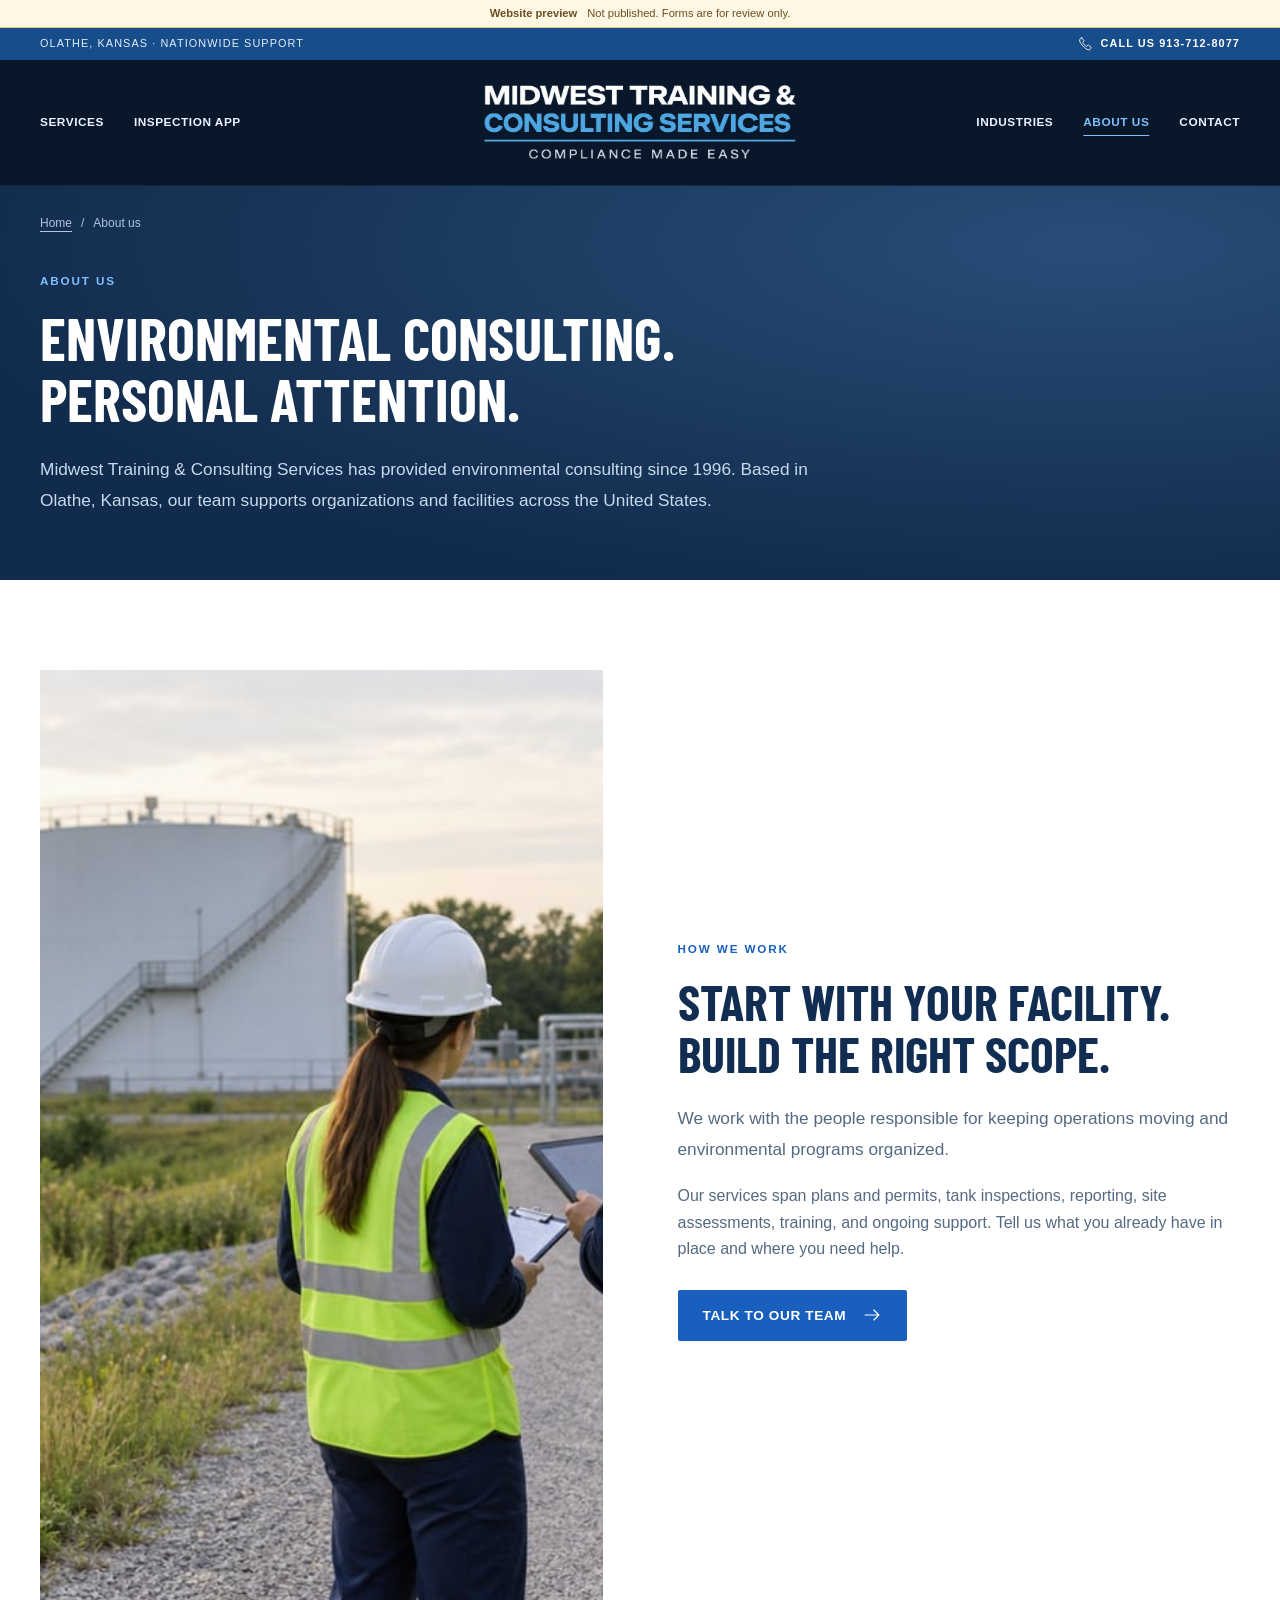
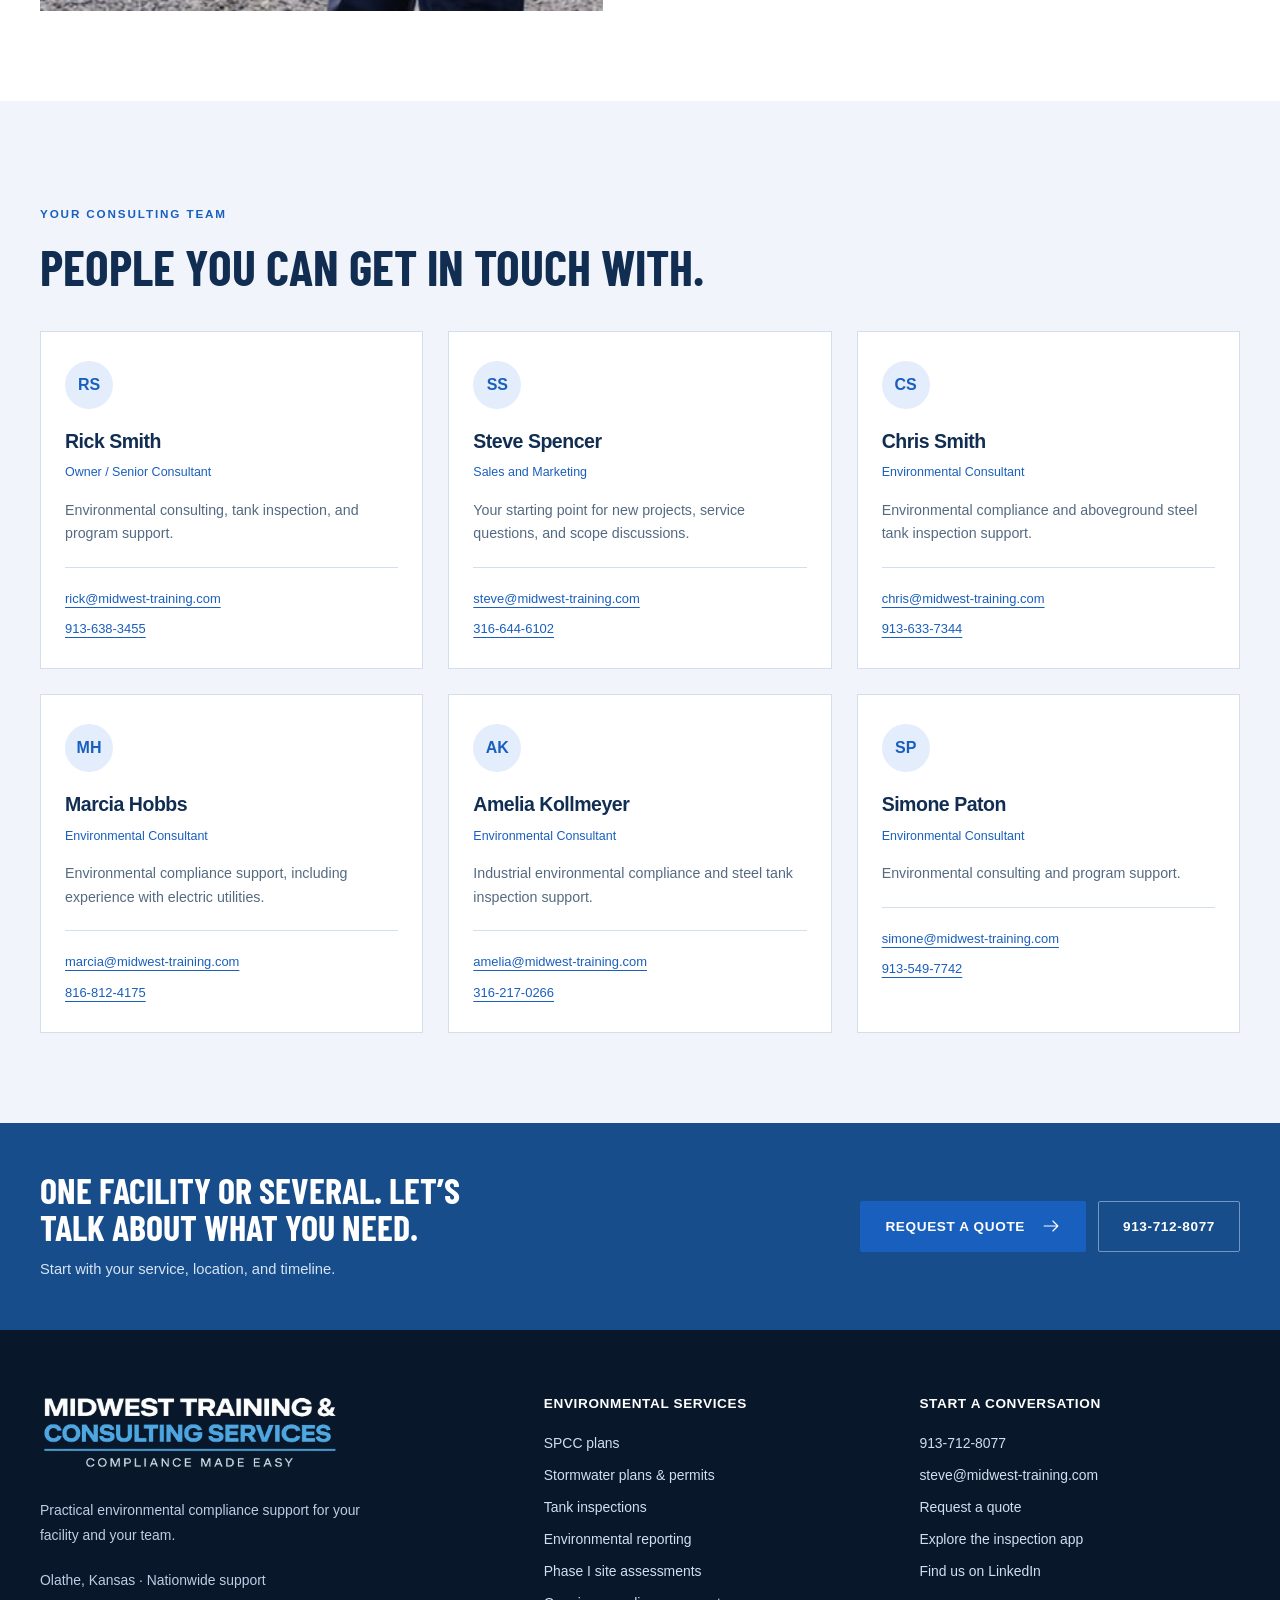
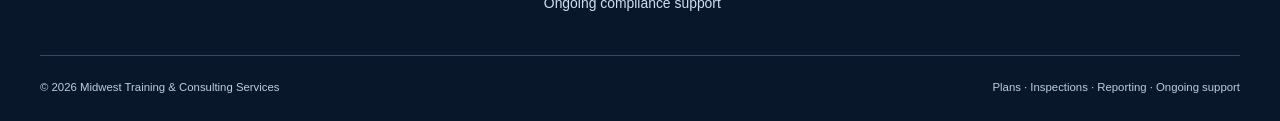
==== commit 276bd838: "Blend owner logo into the navy website header" ====
--- a/about/index.html
+++ b/about/index.html
@@ -3,11 +3,11 @@
   <div class="utility-bar"><div class="container"><span>Olathe, Kansas · Nationwide support</span><a href="tel:+19137128077"><svg class="icon" width="15" height="15" viewBox="0 0 32 32" fill="none" stroke="currentColor" stroke-width="1.8" stroke-linecap="round" stroke-linejoin="round" aria-hidden="true"><path d="m8 4 5 6-3 4c2 4 4 6 8 8l4-3 6 5c-2 9-9 6-17-2S0 6 8 4Z"/></svg> Call us 913-712-8077</a></div></div>
   <header class="site-header"><div class="container header-inner">
     <nav class="desktop-nav nav-left" aria-label="Services navigation"><a href="../services/">Services</a><a href="../inspection-app/">Inspection App</a></nav>
-    <a class="brand" href="../" aria-label="Midwest Training & Consulting Services home"><span class="brand-word">MIDWEST<span class="brand-dot">.</span></span><span class="brand-description">TRAINING &amp; CONSULTING SERVICES</span></a>
+    <a class="brand" href="../" aria-label="Midwest Training & Consulting Services home"><span class="brand-logo"><img src="../assets/mtcs-logo-dark.png" alt="Midwest Training &amp; Consulting Services — Compliance Made Easy" width="2031" height="774"></span></a>
     <nav class="desktop-nav nav-right" aria-label="Company navigation"><a href="../industries/">Industries</a><a href="../about/" aria-current="page">About us</a><a href="../contact/">Contact</a></nav>
     <details class="mobile-menu"><summary>Menu <svg class="icon" width="22" height="22" viewBox="0 0 32 32" fill="none" stroke="currentColor" stroke-width="1.8" stroke-linecap="round" stroke-linejoin="round" aria-hidden="true"><path d="M5 8h22M5 16h22M5 24h22"/></svg></summary><nav aria-label="Mobile navigation"><a href="../services/">Services</a><a href="../inspection-app/">Inspection App</a><a href="../industries/">Industries</a><a href="../about/" aria-current="page">About us</a><a href="../contact/">Contact</a><a href="tel:+19137128077">Call 913-712-8077</a></nav></details>
   </div></header><main id="main"><section class="page-hero"><div class="container"><nav class="breadcrumbs" aria-label="Breadcrumb"><a href="../">Home</a><span aria-hidden="true">/</span><span aria-current="page">About us</span></nav><p class="eyebrow">About us</p><h1>Environmental consulting. Personal attention.</h1><p class="lede">Midwest Training &amp; Consulting Services has provided environmental consulting since 1996. Based in Olathe, Kansas, our team supports organizations and facilities across the United States.</p></div></section><section class="section"><div class="container split-section"><img class="image-panel" src="../assets/compliance-service.jpg" alt="Illustrative consultants reviewing an environmental program at a facility" width="1672" height="941" loading="lazy"><div><p class="eyebrow">How we work</p><h2>Start with your facility.<br>Build the right scope.</h2><p class="lede">We work with the people responsible for keeping operations moving and environmental programs organized.</p><p class="muted">Our services span plans and permits, tank inspections, reporting, site assessments, training, and ongoing support. Tell us what you already have in place and where you need help.</p><a class="button" href="../contact/">Talk to our team <svg class="icon" width="20" height="20" viewBox="0 0 32 32" fill="none" stroke="currentColor" stroke-width="1.8" stroke-linecap="round" stroke-linejoin="round" aria-hidden="true"><path d="M5 16h22m-8-8 8 8-8 8"/></svg></a></div></div></section><section class="section section-soft" id="team"><div class="container"><div class="section-heading"><div><p class="eyebrow">Your consulting team</p><h2>People you can get in touch with.</h2></div></div><div class="team-grid"><article class="team-card"><div class="team-initials" aria-hidden="true">RS</div><h3>Rick Smith</h3><p class="team-role">Owner / Senior Consultant</p><p class="bio">Environmental consulting, tank inspection, and program support.</p><div class="team-links"><a href="mailto:rick@midwest-training.com">rick@midwest-training.com</a><a href="tel:+19136383455">913-638-3455</a></div></article><article class="team-card"><div class="team-initials" aria-hidden="true">SS</div><h3>Steve Spencer</h3><p class="team-role">Sales and Marketing</p><p class="bio">Your starting point for new projects, service questions, and scope discussions.</p><div class="team-links"><a href="mailto:steve@midwest-training.com">steve@midwest-training.com</a><a href="tel:+13166446102">316-644-6102</a></div></article><article class="team-card"><div class="team-initials" aria-hidden="true">CS</div><h3>Chris Smith</h3><p class="team-role">Environmental Consultant</p><p class="bio">Environmental compliance and aboveground steel tank inspection support.</p><div class="team-links"><a href="mailto:chris@midwest-training.com">chris@midwest-training.com</a><a href="tel:+19136337344">913-633-7344</a></div></article><article class="team-card"><div class="team-initials" aria-hidden="true">MH</div><h3>Marcia Hobbs</h3><p class="team-role">Environmental Consultant</p><p class="bio">Environmental compliance support, including experience with electric utilities.</p><div class="team-links"><a href="mailto:marcia@midwest-training.com">marcia@midwest-training.com</a><a href="tel:+18168124175">816-812-4175</a></div></article><article class="team-card"><div class="team-initials" aria-hidden="true">AK</div><h3>Amelia Kollmeyer</h3><p class="team-role">Environmental Consultant</p><p class="bio">Industrial environmental compliance and steel tank inspection support.</p><div class="team-links"><a href="mailto:amelia@midwest-training.com">amelia@midwest-training.com</a><a href="tel:+13162170266">316-217-0266</a></div></article><article class="team-card"><div class="team-initials" aria-hidden="true">SP</div><h3>Simone Paton</h3><p class="team-role">Environmental Consultant</p><p class="bio">Environmental consulting and program support.</p><div class="team-links"><a href="mailto:simone@midwest-training.com">simone@midwest-training.com</a><a href="tel:+19135497742">913-549-7742</a></div></article></div></div></section><section class="cta-band"><div class="container cta-inner"><div><h2>One facility or several. Let’s talk about what you need.</h2><p>Start with your service, location, and timeline.</p></div><div class="cta-actions"><a class="button" href="../contact/">Request a quote <svg class="icon" width="20" height="20" viewBox="0 0 32 32" fill="none" stroke="currentColor" stroke-width="1.8" stroke-linecap="round" stroke-linejoin="round" aria-hidden="true"><path d="M5 16h22m-8-8 8 8-8 8"/></svg></a><a class="button button-outline" href="tel:+19137128077">913-712-8077</a></div></div></section></main><footer class="site-footer"><div class="container"><div class="footer-grid">
-    <div><a class="brand" href="../"><span class="brand-word">MIDWEST<span class="brand-dot">.</span></span><span class="brand-description">TRAINING &amp; CONSULTING SERVICES</span></a><p>Practical environmental compliance support for your facility and your team.</p><p>Olathe, Kansas · Nationwide support</p></div>
+    <div><a class="brand" href="../" aria-label="Midwest Training & Consulting Services home"><span class="brand-logo"><img src="../assets/mtcs-logo-dark.png" alt="Midwest Training &amp; Consulting Services — Compliance Made Easy" width="2031" height="774"></span></a><p>Practical environmental compliance support for your facility and your team.</p><p>Olathe, Kansas · Nationwide support</p></div>
     <div><h3>Environmental services</h3><ul><li><a href="../spcc-plans/">SPCC plans</a></li><li><a href="../stormwater-plans-permits/">Stormwater plans &amp; permits</a></li><li><a href="../tank-inspections/">Tank inspections</a></li><li><a href="../environmental-reporting/">Environmental reporting</a></li><li><a href="../phase-i-environmental-site-assessments/">Phase I site assessments</a></li><li><a href="../ongoing-compliance/">Ongoing compliance support</a></li></ul></div>
     <div><h3>Start a conversation</h3><ul><li><a href="tel:+19137128077">913-712-8077</a></li><li><a href="mailto:steve@midwest-training.com">steve@midwest-training.com</a></li><li><a href="../contact/">Request a quote</a></li><li><a href="../inspection-app/">Explore the inspection app</a></li><li><a href="https://www.linkedin.com/company/midwest-training-and-consulting-services/" rel="noopener" target="_blank">Find us on LinkedIn</a></li></ul></div>
   </div><div class="footer-bottom"><span>© 2026 Midwest Training &amp; Consulting Services</span><span>Plans · Inspections · Reporting · Ongoing support</span></div></div></footer></body></html>
--- a/assets/theme.css
+++ b/assets/theme.css
@@ -20,3 +20,12 @@
 @media(prefers-reduced-motion:reduce){*{scroll-behavior:auto!important;transition:none!important}}
 
 .recovery-page .header-inner{display:flex;justify-content:center}.recovery-page .hero-actions{justify-content:flex-start;align-items:flex-start}.recovery-page .button-outline{color:#fff;border-color:#afc3dd}.recovery-page .button-outline:hover{background:#ffffff20}
+
+/* Light-on-navy logo variant; screen blending removes the black compositing matte. */
+.brand{max-width:100%;min-width:0}
+.brand .brand-logo{position:relative;display:block;width:320px;max-width:100%;aspect-ratio:1730/440;overflow:hidden;margin:0;background:transparent;mix-blend-mode:screen}
+.brand-logo img{position:absolute;width:117.399%;max-width:none;height:auto;left:-8.671%;top:-38.636%}
+.site-header .header-inner{min-height:125px}
+.site-footer .brand{width:300px}.site-footer .brand .brand-logo{width:100%}.footer-grid>div{min-width:0}
+@media(max-width:980px){.site-header .header-inner{min-height:102px}.brand .brand-logo{width:260px}}
+@media(max-width:480px){.site-header .header-inner{min-height:88px}.site-header .brand .brand-logo{width:min(248px,calc(100vw - 112px))}}
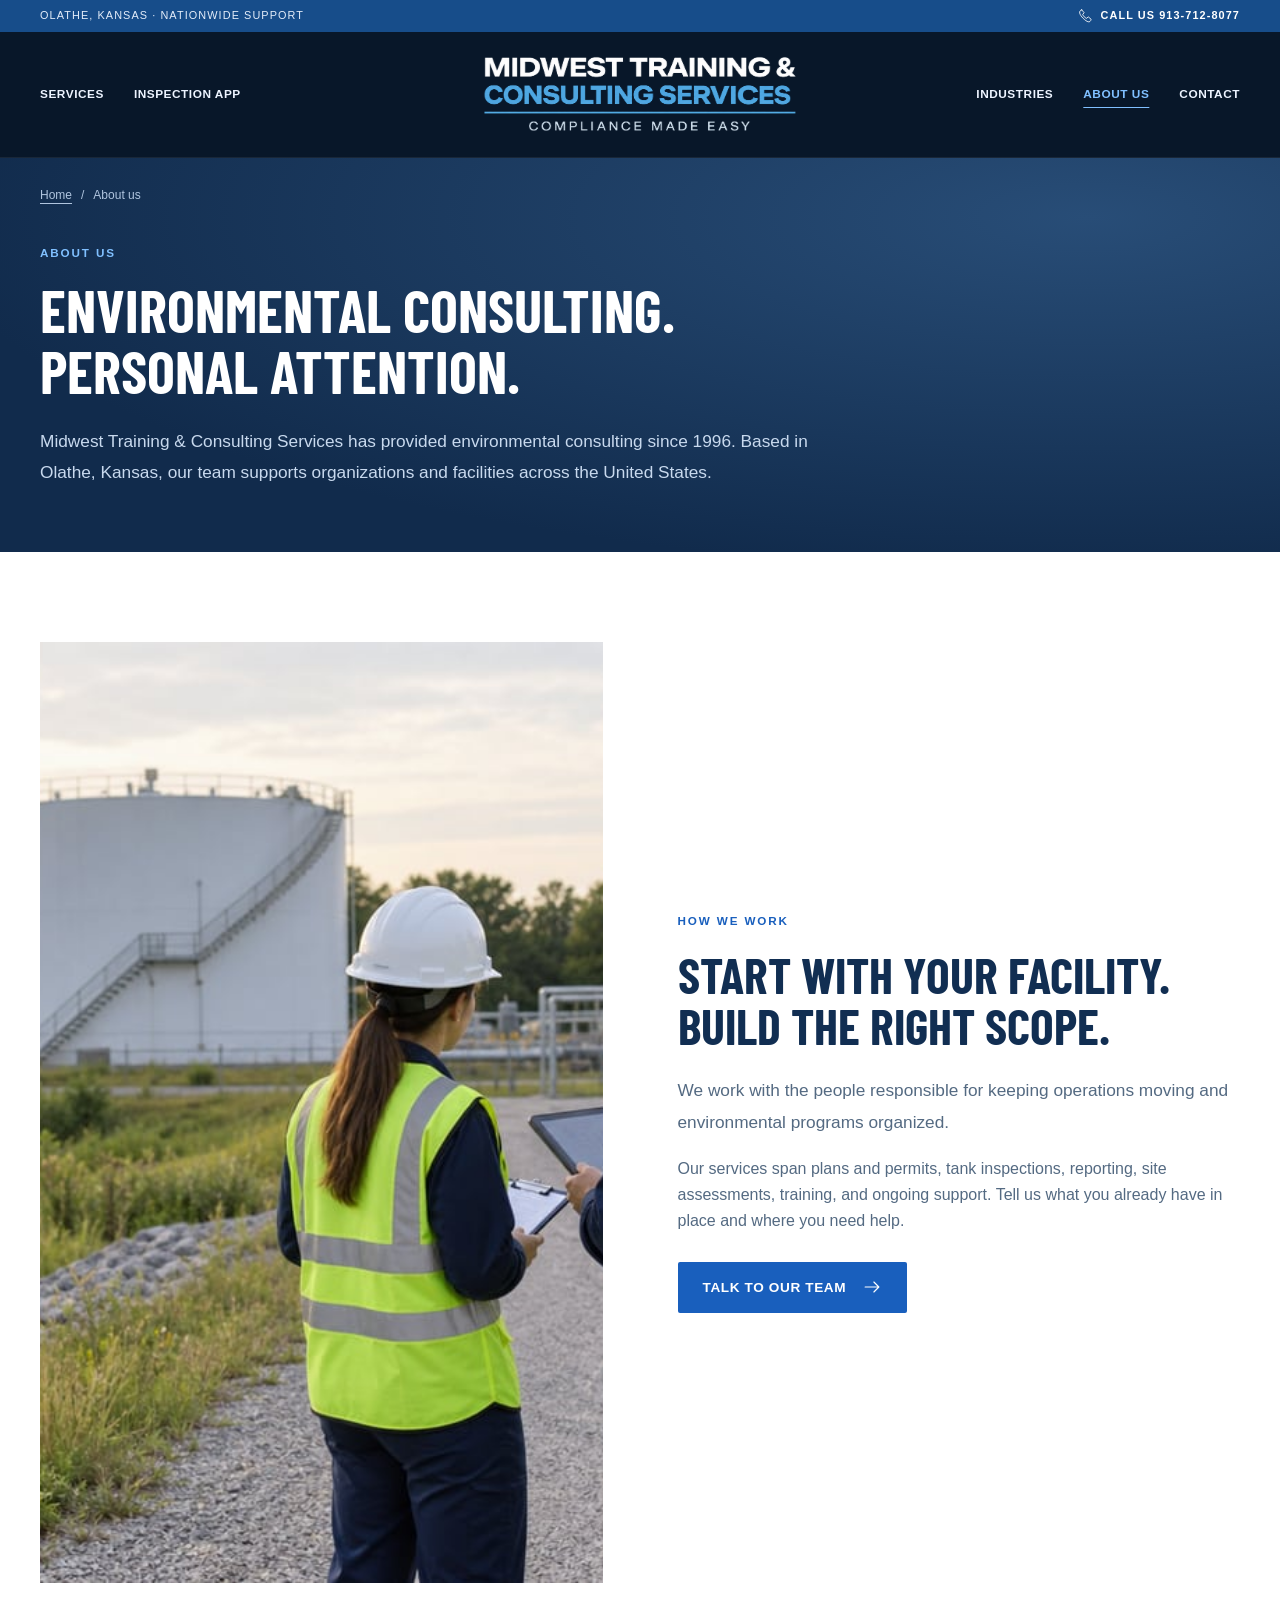
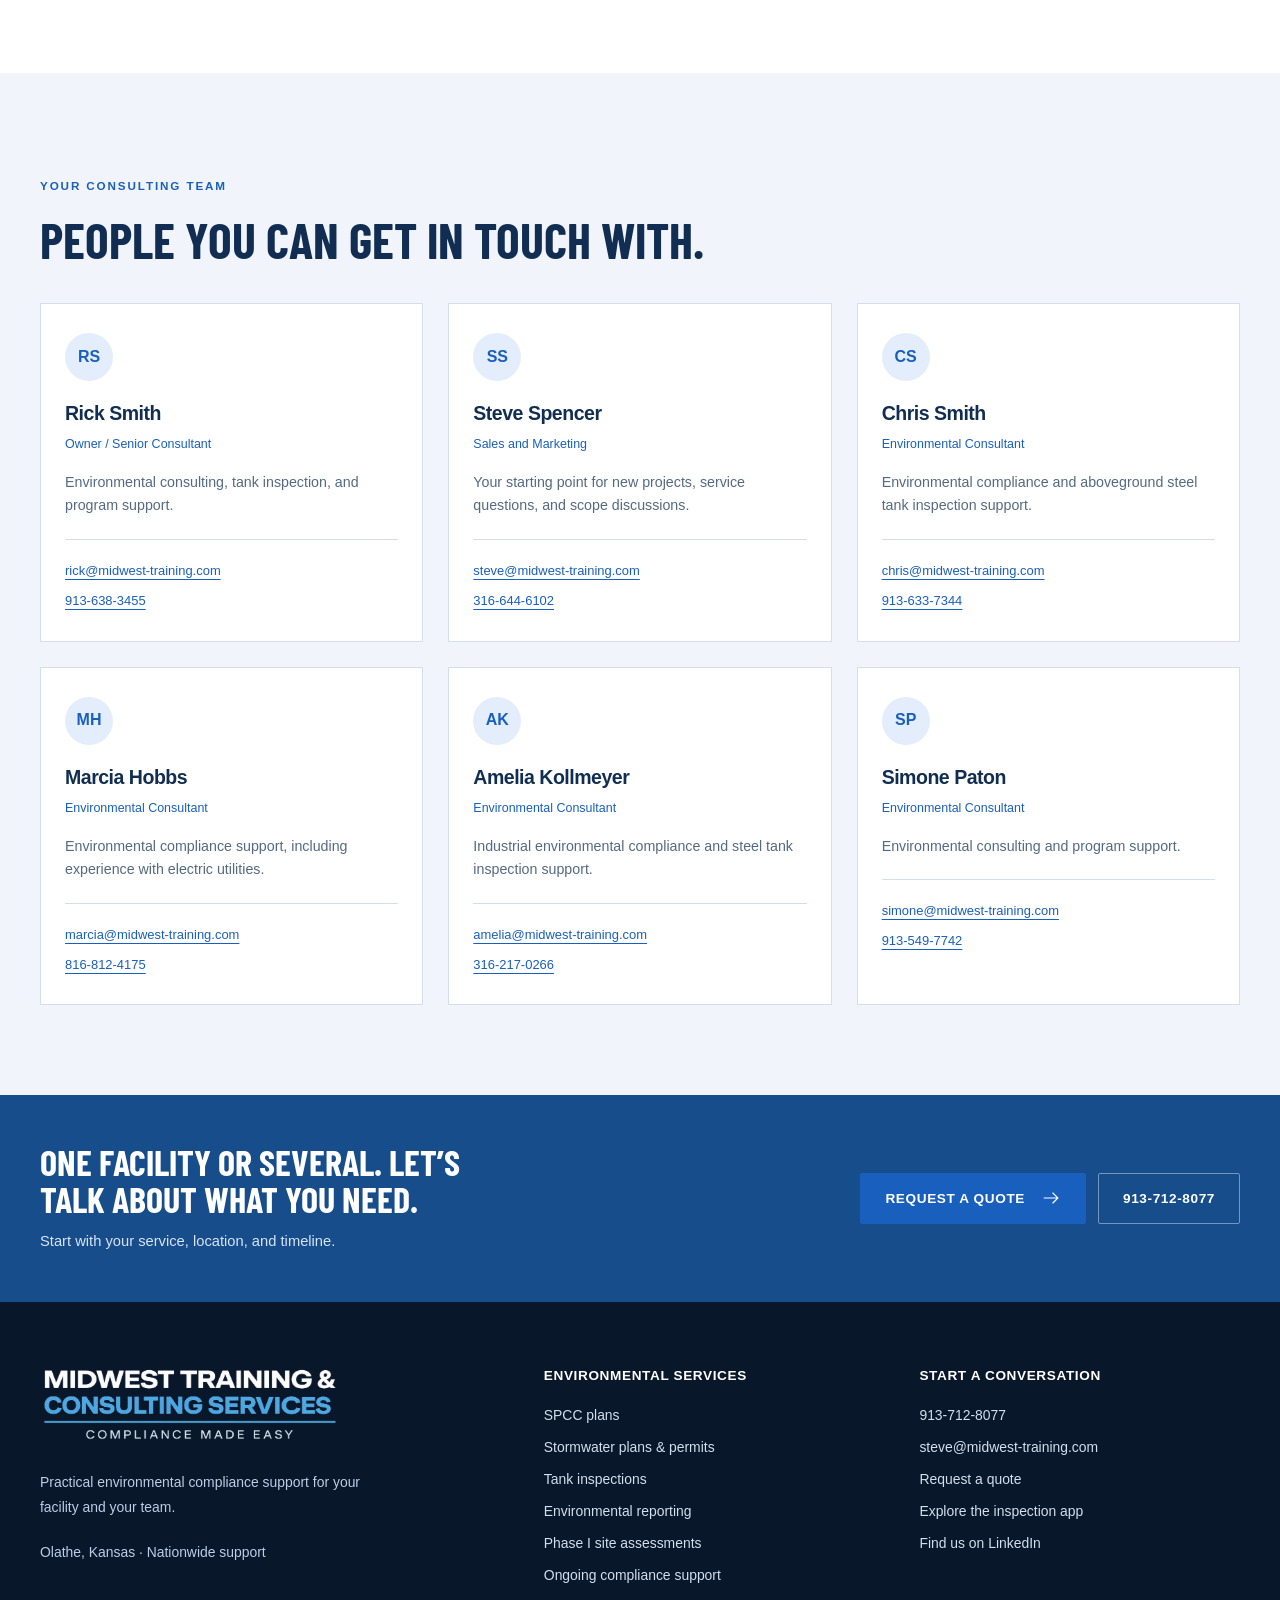
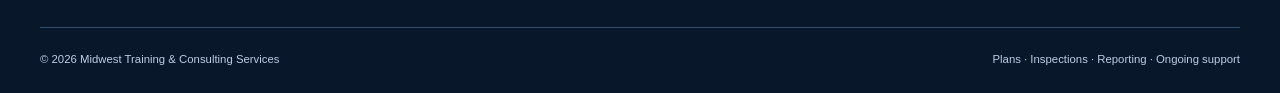
==== commit b2437cfb: "Launch approved website through existing Wix and GitHub setup" ====
--- a/about/index.html
+++ b/about/index.html
@@ -1,4 +1,4 @@
-<!doctype html><html lang="en"><head><meta charset="UTF-8"><meta name="viewport" content="width=device-width, initial-scale=1"><meta name="robots" content="noindex, nofollow"><meta name="theme-color" content="#112b4c"><title>About Our Team | Midwest Training &amp; Consulting</title><meta name="description" content="Meet the Midwest Training &amp; Consulting Services team. Environmental consulting since 1996, based in Olathe, Kansas."><link rel="icon" href="../assets/favicon.svg" type="image/svg+xml"><link rel="preload" as="font" href="../assets/fonts/barlow-condensed-bold.ttf" type="font/ttf" crossorigin><link rel="stylesheet" href="../assets/site.css"><link rel="stylesheet" href="../assets/theme.css"><script type="module" src="../assets/site.mjs"></script><link rel="canonical" href="https://www.midwest-training.com/about/"><meta property="og:type" content="website"><meta property="og:site_name" content="Midwest Training &amp; Consulting Services"><meta property="og:title" content="About Our Team | Midwest Training &amp; Consulting"><meta property="og:description" content="Meet the Midwest Training &amp; Consulting Services team. Environmental consulting since 1996, based in Olathe, Kansas."><meta property="og:url" content="https://www.midwest-training.com/about/"><meta property="og:image" content="https://www.midwest-training.com/assets/environmental-hero.jpg"><meta property="og:image:alt" content="Illustrative industrial facility with aboveground tanks and stormwater controls"><meta name="twitter:card" content="summary_large_image"><script type="application/ld+json">{"@context":"https://schema.org","@type":"Organization","@id":"https://www.midwest-training.com/#organization","name":"Midwest Training & Consulting Services","url":"https://www.midwest-training.com/","telephone":"+19137128077","email":"steve@midwest-training.com","sameAs":["https://www.linkedin.com/company/midwest-training-and-consulting-services/"]}</script></head><body class="interior-page"><div class="preview-banner"><strong>Website preview</strong><span>Not published. Forms are for review only.</span></div>
+<!doctype html><html lang="en"><head><meta charset="UTF-8"><meta name="viewport" content="width=device-width, initial-scale=1"><meta name="theme-color" content="#112b4c"><title>About Our Team | Midwest Training &amp; Consulting</title><meta name="description" content="Meet the Midwest Training &amp; Consulting Services team. Environmental consulting since 1996, based in Olathe, Kansas."><link rel="icon" href="../assets/favicon.svg" type="image/svg+xml"><link rel="preload" as="font" href="../assets/fonts/barlow-condensed-bold.ttf" type="font/ttf" crossorigin><link rel="stylesheet" href="../assets/site.css"><link rel="stylesheet" href="../assets/theme.css"><script type="module" src="../assets/site.mjs"></script><link rel="canonical" href="https://christophermsmith0714-collab.github.io/midwest-training-website/about/"><meta property="og:type" content="website"><meta property="og:site_name" content="Midwest Training &amp; Consulting Services"><meta property="og:title" content="About Our Team | Midwest Training &amp; Consulting"><meta property="og:description" content="Meet the Midwest Training &amp; Consulting Services team. Environmental consulting since 1996, based in Olathe, Kansas."><meta property="og:url" content="https://christophermsmith0714-collab.github.io/midwest-training-website/about/"><meta property="og:image" content="https://christophermsmith0714-collab.github.io/midwest-training-website/assets/environmental-hero.jpg"><meta property="og:image:alt" content="Illustrative industrial facility with aboveground tanks and stormwater controls"><meta name="twitter:card" content="summary_large_image"><script type="application/ld+json">{"@context":"https://schema.org","@type":"Organization","@id":"https://christophermsmith0714-collab.github.io/midwest-training-website/#organization","name":"Midwest Training & Consulting Services","url":"https://christophermsmith0714-collab.github.io/midwest-training-website/","telephone":"+19137128077","email":"steve@midwest-training.com","sameAs":["https://www.linkedin.com/company/midwest-training-and-consulting-services/"]}</script></head><body class="interior-page">
   <a class="skip-link" href="#main">Skip to content</a>
   <div class="utility-bar"><div class="container"><span>Olathe, Kansas · Nationwide support</span><a href="tel:+19137128077"><svg class="icon" width="15" height="15" viewBox="0 0 32 32" fill="none" stroke="currentColor" stroke-width="1.8" stroke-linecap="round" stroke-linejoin="round" aria-hidden="true"><path d="m8 4 5 6-3 4c2 4 4 6 8 8l4-3 6 5c-2 9-9 6-17-2S0 6 8 4Z"/></svg> Call us 913-712-8077</a></div></div>
   <header class="site-header"><div class="container header-inner">
--- a/assets/theme.css
+++ b/assets/theme.css
@@ -29,3 +29,5 @@
 .site-footer .brand{width:300px}.site-footer .brand .brand-logo{width:100%}.footer-grid>div{min-width:0}
 @media(max-width:980px){.site-header .header-inner{min-height:102px}.brand .brand-logo{width:260px}}
 @media(max-width:480px){.site-header .header-inner{min-height:88px}.site-header .brand .brand-logo{width:min(248px,calc(100vw - 112px))}}
+
+.form-data-note{font-size:.76rem;line-height:1.6;color:var(--muted);margin-top:14px}
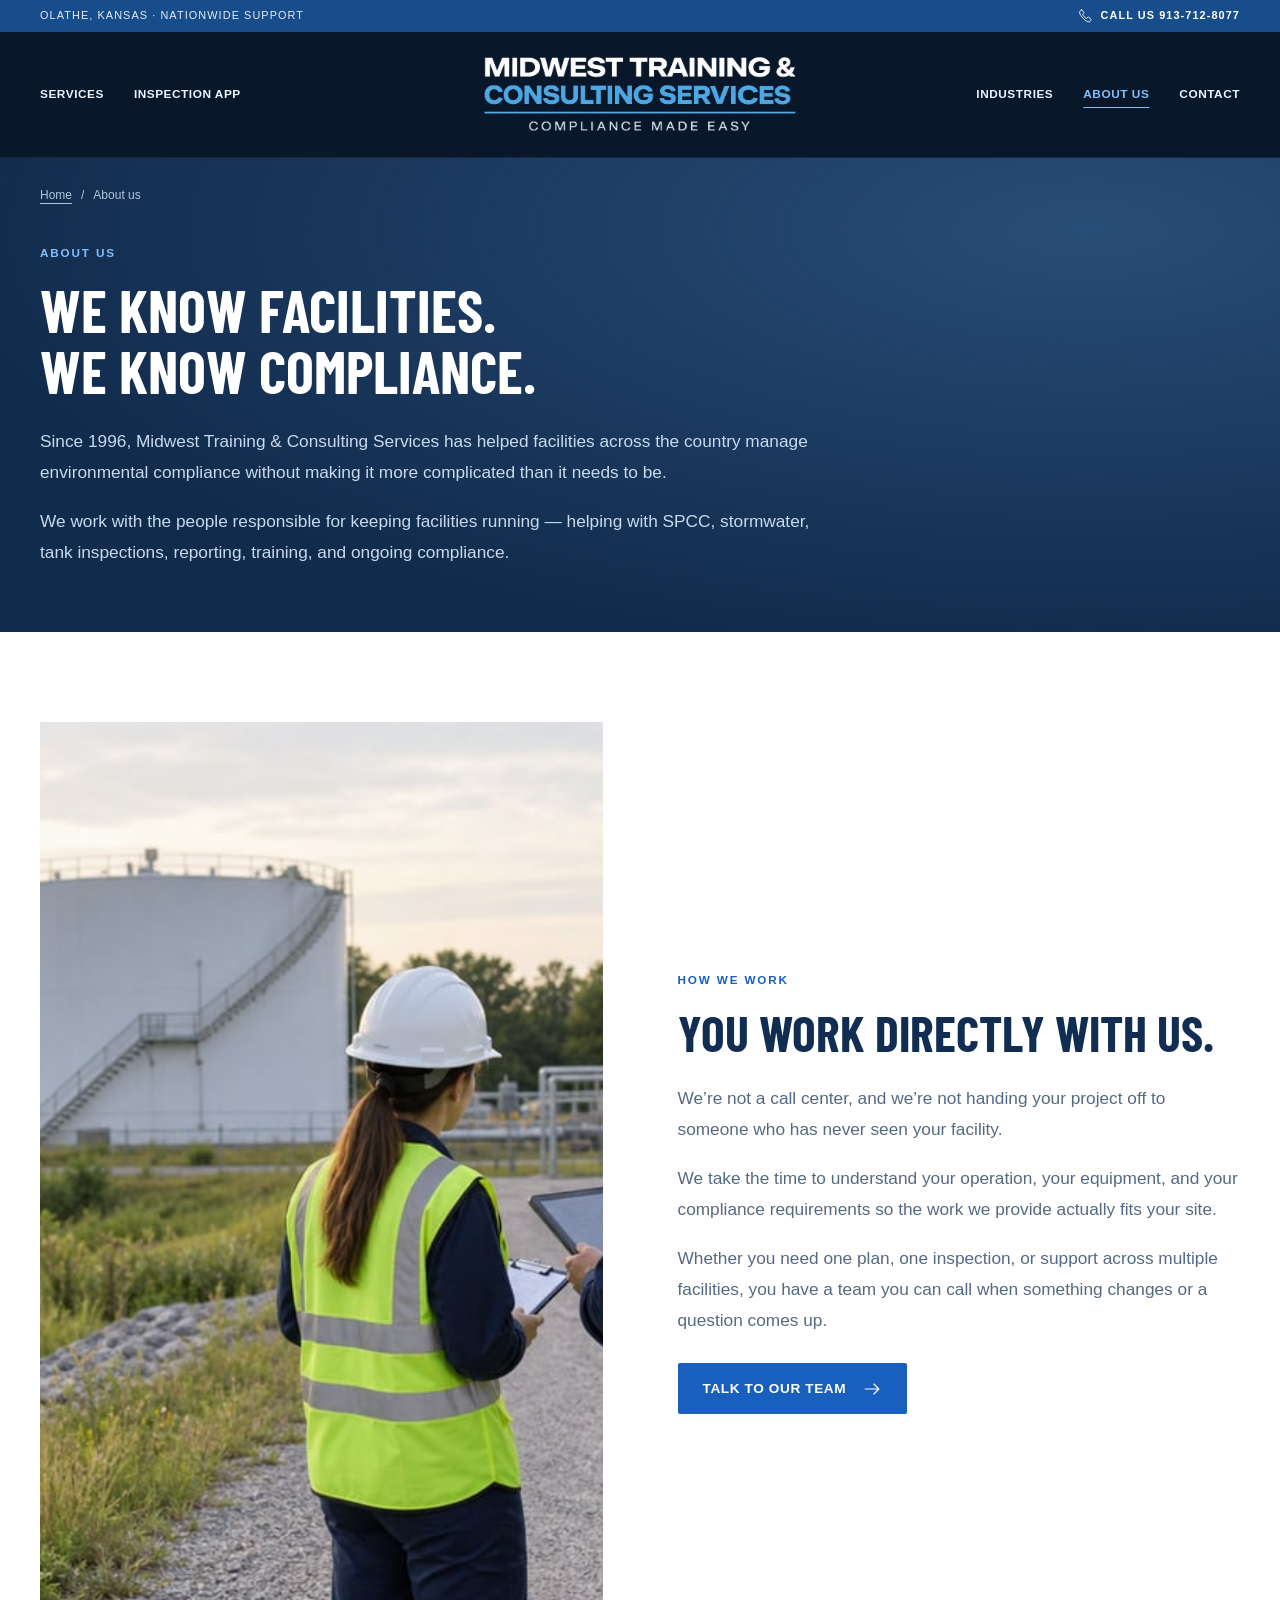
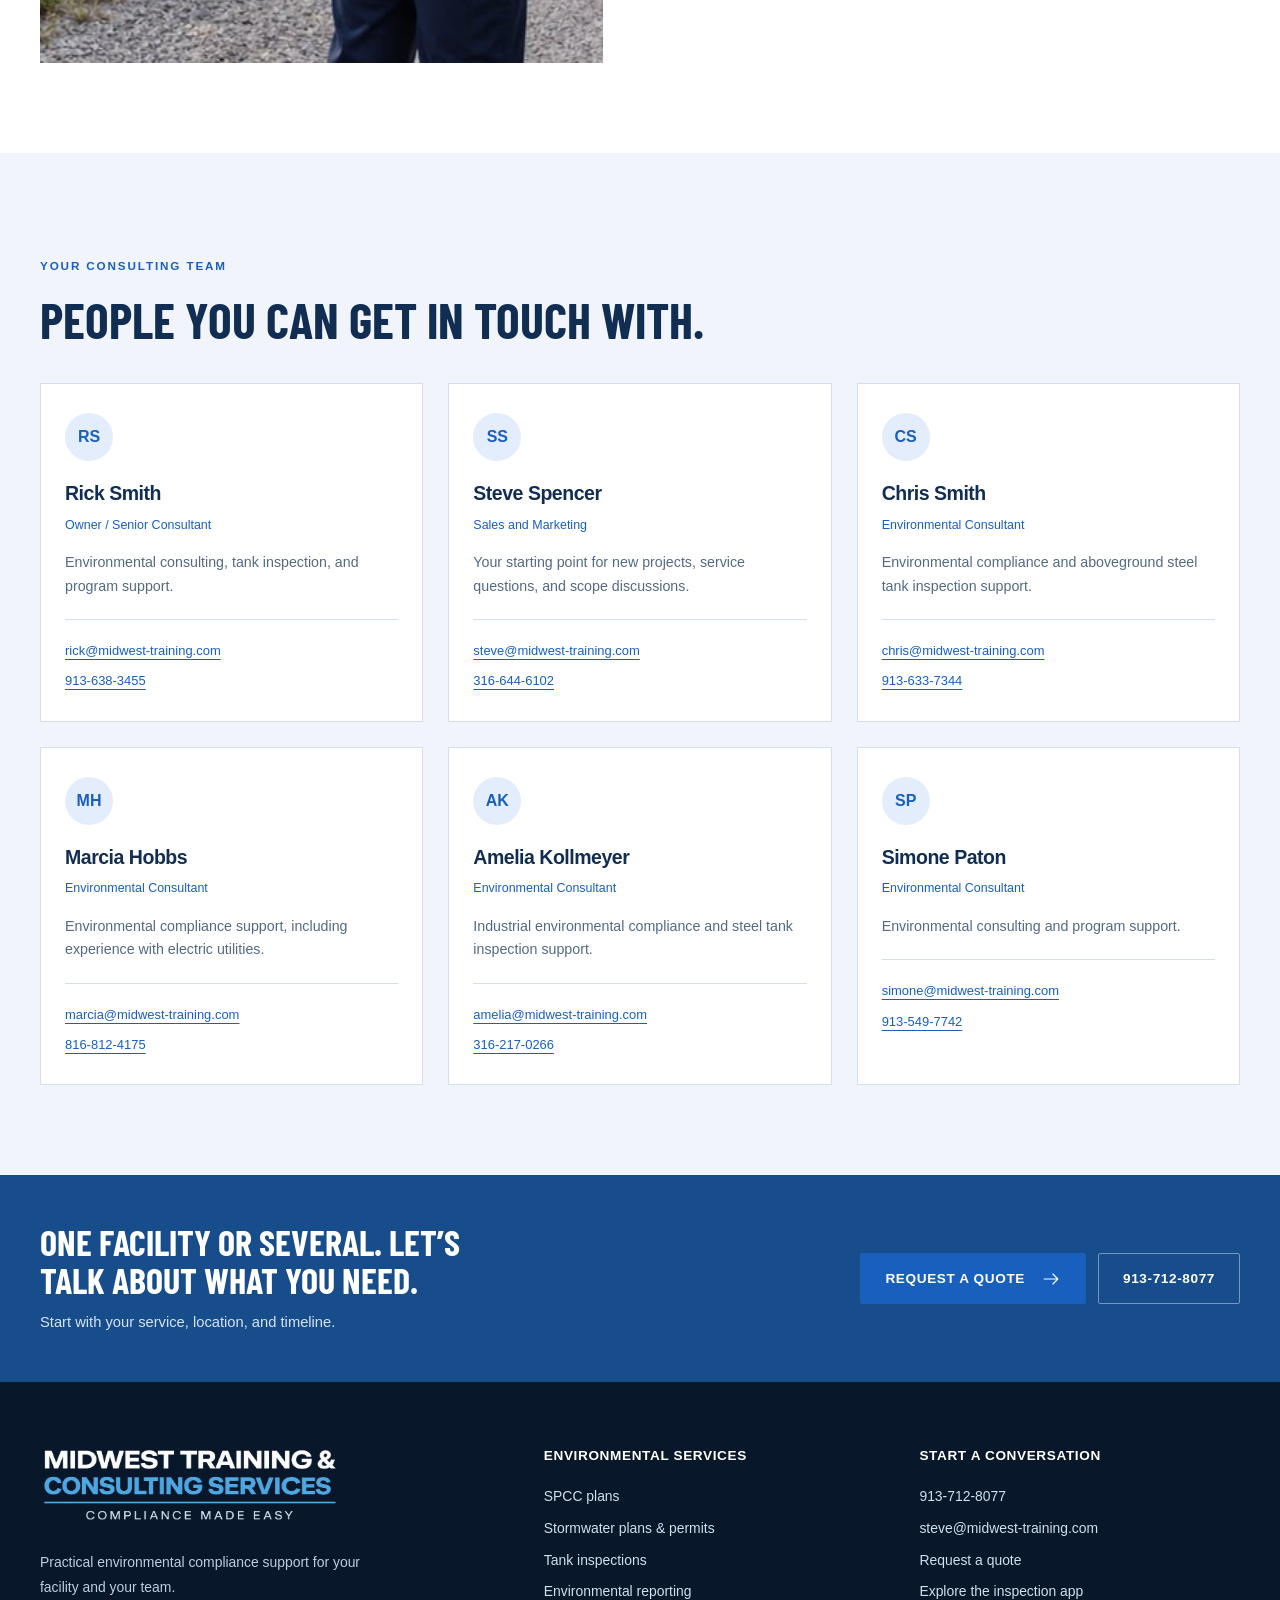
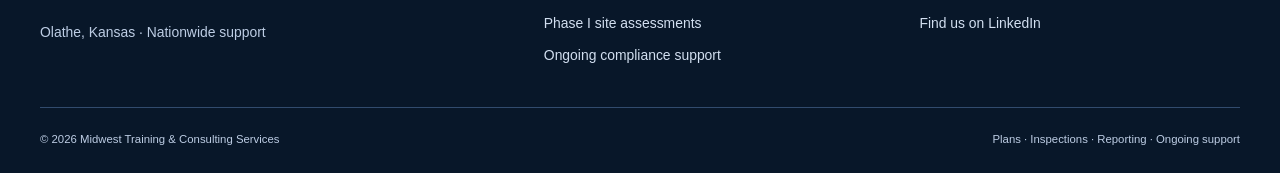
==== commit 2cd01f85: "Publish reviewed environmental services and company content" ====
--- a/about/index.html
+++ b/about/index.html
@@ -6,7 +6,9 @@
     <a class="brand" href="../" aria-label="Midwest Training & Consulting Services home"><span class="brand-logo"><img src="../assets/mtcs-logo-dark.png" alt="Midwest Training &amp; Consulting Services — Compliance Made Easy" width="2031" height="774"></span></a>
     <nav class="desktop-nav nav-right" aria-label="Company navigation"><a href="../industries/">Industries</a><a href="../about/" aria-current="page">About us</a><a href="../contact/">Contact</a></nav>
     <details class="mobile-menu"><summary>Menu <svg class="icon" width="22" height="22" viewBox="0 0 32 32" fill="none" stroke="currentColor" stroke-width="1.8" stroke-linecap="round" stroke-linejoin="round" aria-hidden="true"><path d="M5 8h22M5 16h22M5 24h22"/></svg></summary><nav aria-label="Mobile navigation"><a href="../services/">Services</a><a href="../inspection-app/">Inspection App</a><a href="../industries/">Industries</a><a href="../about/" aria-current="page">About us</a><a href="../contact/">Contact</a><a href="tel:+19137128077">Call 913-712-8077</a></nav></details>
-  </div></header><main id="main"><section class="page-hero"><div class="container"><nav class="breadcrumbs" aria-label="Breadcrumb"><a href="../">Home</a><span aria-hidden="true">/</span><span aria-current="page">About us</span></nav><p class="eyebrow">About us</p><h1>Environmental consulting. Personal attention.</h1><p class="lede">Midwest Training &amp; Consulting Services has provided environmental consulting since 1996. Based in Olathe, Kansas, our team supports organizations and facilities across the United States.</p></div></section><section class="section"><div class="container split-section"><img class="image-panel" src="../assets/compliance-service.jpg" alt="Illustrative consultants reviewing an environmental program at a facility" width="1672" height="941" loading="lazy"><div><p class="eyebrow">How we work</p><h2>Start with your facility.<br>Build the right scope.</h2><p class="lede">We work with the people responsible for keeping operations moving and environmental programs organized.</p><p class="muted">Our services span plans and permits, tank inspections, reporting, site assessments, training, and ongoing support. Tell us what you already have in place and where you need help.</p><a class="button" href="../contact/">Talk to our team <svg class="icon" width="20" height="20" viewBox="0 0 32 32" fill="none" stroke="currentColor" stroke-width="1.8" stroke-linecap="round" stroke-linejoin="round" aria-hidden="true"><path d="M5 16h22m-8-8 8 8-8 8"/></svg></a></div></div></section><section class="section section-soft" id="team"><div class="container"><div class="section-heading"><div><p class="eyebrow">Your consulting team</p><h2>People you can get in touch with.</h2></div></div><div class="team-grid"><article class="team-card"><div class="team-initials" aria-hidden="true">RS</div><h3>Rick Smith</h3><p class="team-role">Owner / Senior Consultant</p><p class="bio">Environmental consulting, tank inspection, and program support.</p><div class="team-links"><a href="mailto:rick@midwest-training.com">rick@midwest-training.com</a><a href="tel:+19136383455">913-638-3455</a></div></article><article class="team-card"><div class="team-initials" aria-hidden="true">SS</div><h3>Steve Spencer</h3><p class="team-role">Sales and Marketing</p><p class="bio">Your starting point for new projects, service questions, and scope discussions.</p><div class="team-links"><a href="mailto:steve@midwest-training.com">steve@midwest-training.com</a><a href="tel:+13166446102">316-644-6102</a></div></article><article class="team-card"><div class="team-initials" aria-hidden="true">CS</div><h3>Chris Smith</h3><p class="team-role">Environmental Consultant</p><p class="bio">Environmental compliance and aboveground steel tank inspection support.</p><div class="team-links"><a href="mailto:chris@midwest-training.com">chris@midwest-training.com</a><a href="tel:+19136337344">913-633-7344</a></div></article><article class="team-card"><div class="team-initials" aria-hidden="true">MH</div><h3>Marcia Hobbs</h3><p class="team-role">Environmental Consultant</p><p class="bio">Environmental compliance support, including experience with electric utilities.</p><div class="team-links"><a href="mailto:marcia@midwest-training.com">marcia@midwest-training.com</a><a href="tel:+18168124175">816-812-4175</a></div></article><article class="team-card"><div class="team-initials" aria-hidden="true">AK</div><h3>Amelia Kollmeyer</h3><p class="team-role">Environmental Consultant</p><p class="bio">Industrial environmental compliance and steel tank inspection support.</p><div class="team-links"><a href="mailto:amelia@midwest-training.com">amelia@midwest-training.com</a><a href="tel:+13162170266">316-217-0266</a></div></article><article class="team-card"><div class="team-initials" aria-hidden="true">SP</div><h3>Simone Paton</h3><p class="team-role">Environmental Consultant</p><p class="bio">Environmental consulting and program support.</p><div class="team-links"><a href="mailto:simone@midwest-training.com">simone@midwest-training.com</a><a href="tel:+19135497742">913-549-7742</a></div></article></div></div></section><section class="cta-band"><div class="container cta-inner"><div><h2>One facility or several. Let’s talk about what you need.</h2><p>Start with your service, location, and timeline.</p></div><div class="cta-actions"><a class="button" href="../contact/">Request a quote <svg class="icon" width="20" height="20" viewBox="0 0 32 32" fill="none" stroke="currentColor" stroke-width="1.8" stroke-linecap="round" stroke-linejoin="round" aria-hidden="true"><path d="M5 16h22m-8-8 8 8-8 8"/></svg></a><a class="button button-outline" href="tel:+19137128077">913-712-8077</a></div></div></section></main><footer class="site-footer"><div class="container"><div class="footer-grid">
+  </div></header><main id="main"><section class="page-hero about-hero"><div class="container"><nav class="breadcrumbs" aria-label="Breadcrumb"><a href="../">Home</a><span aria-hidden="true">/</span><span aria-current="page">About us</span></nav><p class="eyebrow">About us</p><h1>We know facilities.<br>We know compliance.</h1><p class="lede">Since 1996, Midwest Training &amp; Consulting Services has helped facilities across the country manage environmental compliance without making it more complicated than it needs to be.</p><p class="lede">We work with the people responsible for keeping facilities running — helping with SPCC, stormwater, tank inspections, reporting, training, and ongoing compliance.</p></div></section>
+  <section class="section about-approach"><div class="container split-section"><img class="image-panel" src="../assets/compliance-service.jpg" alt="Illustrative consultants reviewing an environmental program at a facility" width="1672" height="941" loading="lazy"><div class="about-copy"><p class="eyebrow">How we work</p><h2>You work directly with us.</h2><p class="lede">We’re not a call center, and we’re not handing your project off to someone who has never seen your facility.</p><p class="lede">We take the time to understand your operation, your equipment, and your compliance requirements so the work we provide actually fits your site.</p><p class="lede">Whether you need one plan, one inspection, or support across multiple facilities, you have a team you can call when something changes or a question comes up.</p><a class="button" href="../contact/">Talk to our team <svg class="icon" width="20" height="20" viewBox="0 0 32 32" fill="none" stroke="currentColor" stroke-width="1.8" stroke-linecap="round" stroke-linejoin="round" aria-hidden="true"><path d="M5 16h22m-8-8 8 8-8 8"/></svg></a></div></div></section>
+  <section class="section section-soft" id="team"><div class="container"><div class="section-heading"><div><p class="eyebrow">Your consulting team</p><h2>People you can get in touch with.</h2></div></div><div class="team-grid"><article class="team-card"><div class="team-initials" aria-hidden="true">RS</div><h3>Rick Smith</h3><p class="team-role">Owner / Senior Consultant</p><p class="bio">Environmental consulting, tank inspection, and program support.</p><div class="team-links"><a href="mailto:rick@midwest-training.com">rick@midwest-training.com</a><a href="tel:+19136383455">913-638-3455</a></div></article><article class="team-card"><div class="team-initials" aria-hidden="true">SS</div><h3>Steve Spencer</h3><p class="team-role">Sales and Marketing</p><p class="bio">Your starting point for new projects, service questions, and scope discussions.</p><div class="team-links"><a href="mailto:steve@midwest-training.com">steve@midwest-training.com</a><a href="tel:+13166446102">316-644-6102</a></div></article><article class="team-card"><div class="team-initials" aria-hidden="true">CS</div><h3>Chris Smith</h3><p class="team-role">Environmental Consultant</p><p class="bio">Environmental compliance and aboveground steel tank inspection support.</p><div class="team-links"><a href="mailto:chris@midwest-training.com">chris@midwest-training.com</a><a href="tel:+19136337344">913-633-7344</a></div></article><article class="team-card"><div class="team-initials" aria-hidden="true">MH</div><h3>Marcia Hobbs</h3><p class="team-role">Environmental Consultant</p><p class="bio">Environmental compliance support, including experience with electric utilities.</p><div class="team-links"><a href="mailto:marcia@midwest-training.com">marcia@midwest-training.com</a><a href="tel:+18168124175">816-812-4175</a></div></article><article class="team-card"><div class="team-initials" aria-hidden="true">AK</div><h3>Amelia Kollmeyer</h3><p class="team-role">Environmental Consultant</p><p class="bio">Industrial environmental compliance and steel tank inspection support.</p><div class="team-links"><a href="mailto:amelia@midwest-training.com">amelia@midwest-training.com</a><a href="tel:+13162170266">316-217-0266</a></div></article><article class="team-card"><div class="team-initials" aria-hidden="true">SP</div><h3>Simone Paton</h3><p class="team-role">Environmental Consultant</p><p class="bio">Environmental consulting and program support.</p><div class="team-links"><a href="mailto:simone@midwest-training.com">simone@midwest-training.com</a><a href="tel:+19135497742">913-549-7742</a></div></article></div></div></section><section class="cta-band"><div class="container cta-inner"><div><h2>One facility or several. Let’s talk about what you need.</h2><p>Start with your service, location, and timeline.</p></div><div class="cta-actions"><a class="button" href="../contact/">Request a quote <svg class="icon" width="20" height="20" viewBox="0 0 32 32" fill="none" stroke="currentColor" stroke-width="1.8" stroke-linecap="round" stroke-linejoin="round" aria-hidden="true"><path d="M5 16h22m-8-8 8 8-8 8"/></svg></a><a class="button button-outline" href="tel:+19137128077">913-712-8077</a></div></div></section></main><footer class="site-footer"><div class="container"><div class="footer-grid">
     <div><a class="brand" href="../" aria-label="Midwest Training & Consulting Services home"><span class="brand-logo"><img src="../assets/mtcs-logo-dark.png" alt="Midwest Training &amp; Consulting Services — Compliance Made Easy" width="2031" height="774"></span></a><p>Practical environmental compliance support for your facility and your team.</p><p>Olathe, Kansas · Nationwide support</p></div>
     <div><h3>Environmental services</h3><ul><li><a href="../spcc-plans/">SPCC plans</a></li><li><a href="../stormwater-plans-permits/">Stormwater plans &amp; permits</a></li><li><a href="../tank-inspections/">Tank inspections</a></li><li><a href="../environmental-reporting/">Environmental reporting</a></li><li><a href="../phase-i-environmental-site-assessments/">Phase I site assessments</a></li><li><a href="../ongoing-compliance/">Ongoing compliance support</a></li></ul></div>
     <div><h3>Start a conversation</h3><ul><li><a href="tel:+19137128077">913-712-8077</a></li><li><a href="mailto:steve@midwest-training.com">steve@midwest-training.com</a></li><li><a href="../contact/">Request a quote</a></li><li><a href="../inspection-app/">Explore the inspection app</a></li><li><a href="https://www.linkedin.com/company/midwest-training-and-consulting-services/" rel="noopener" target="_blank">Find us on LinkedIn</a></li></ul></div>
--- a/assets/theme.css
+++ b/assets/theme.css
@@ -4,7 +4,7 @@
 html{scroll-behavior:smooth;scroll-padding-top:24px}h1,h2{font-family:'Barlow Condensed','Arial Narrow',Arial,sans-serif;font-weight:700;line-height:1.03;text-transform:uppercase;letter-spacing:0}h1{font-size:clamp(2.8rem,5vw,4.6rem)}h2{font-size:clamp(2.3rem,3.9vw,3.4rem)}h3{line-height:1.3}.section{padding-block:90px}.section-soft{background:#f1f5fb}.eyebrow{font-size:.73rem;font-weight:700;letter-spacing:.16em;margin-bottom:18px;line-height:1.6}.lede{font-size:1.08rem;line-height:1.8}.section-heading{gap:40px;margin-bottom:38px}.section-description{max-width:360px;color:var(--muted);font-size:1rem}.text-link{font-size:.92rem;font-weight:700;gap:12px}.button{gap:16px;min-height:51px;border-radius:2px;padding:14px 24px;font-size:.85rem;font-weight:700;text-transform:uppercase;letter-spacing:.045em;transition:background .2s,color .2s,transform .2s}.button:hover{transform:translateY(-2px)}.button-outline{background:transparent}.button:disabled{transform:none}
 .preview-banner{padding:5px 16px;font-size:.7rem}.utility-bar{background:#174d8a;color:#e4edfa;font-size:.68rem;letter-spacing:.1em;text-transform:uppercase}.utility-bar>.container{display:flex;align-items:center;justify-content:space-between;gap:15px;padding-block:7px}.utility-bar a{display:flex;align-items:center;gap:8px;color:white;text-decoration:none;font-weight:700;white-space:nowrap}.site-header{background:var(--dark);border-bottom:1px solid #ffffff12;color:#fff}.header-inner{display:grid;grid-template-columns:1fr auto 1fr;gap:36px;min-height:113px}.brand{display:inline-flex;flex-direction:column;color:#fff;line-height:1;text-align:center;white-space:nowrap}.brand .brand-word{font-family:'Barlow Condensed','Arial Narrow',Arial,sans-serif;font-size:3.3rem;font-weight:700;letter-spacing:.035em;display:block;margin:0}.brand .brand-dot{display:inline;font:inherit;margin:0;color:var(--accent)}.brand .brand-description{font-size:.57rem;font-weight:700;letter-spacing:.105em;margin-top:7px}.desktop-nav{gap:30px}.nav-right{justify-content:flex-end}.desktop-nav>a:not(.button){font-size:.74rem;line-height:1.3;font-weight:700;color:#edf4ff;text-transform:uppercase;letter-spacing:.045em;white-space:nowrap}.desktop-nav>a:not(.button):hover,.desktop-nav>a[aria-current=page]{color:var(--accent)}.desktop-nav>a[aria-current=page]{text-decoration:underline;text-underline-offset:9px}.mobile-menu nav{background:var(--dark);border-color:#405876;box-shadow:0 16px 24px #0003}.mobile-menu nav a{color:white}.mobile-menu nav a[aria-current=page]{color:var(--accent)}
 .hero{min-height:680px;background:var(--dark);display:grid;align-items:center;text-align:center;color:#fff;overflow:hidden}.hero-photo{height:100%;object-position:center 62%}.hero::before{height:100%;background:linear-gradient(180deg,#09182b83,#071a338f 65%,#112b4ce8)}.hero-content{padding-block:85px 104px}.hero .eyebrow{color:#d3e7ff;margin-bottom:24px;letter-spacing:.2em}.hero h1{font-size:clamp(3.8rem,6.8vw,6.6rem);line-height:.98;color:white;max-width:1100px;margin:auto;text-shadow:0 3px 20px #0003}.hero h1 span{color:var(--accent)}.hero .lede{color:#f0f5fd;max-width:690px;margin:26px auto 0;font-size:1.12rem;line-height:1.6}.hero-actions{display:flex;justify-content:center;gap:15px;flex-wrap:wrap;margin-top:30px}.hero .button,.home-app .button,.service-hero .button,.cta-band .button:not(.button-outline){background:var(--blue);color:#fff}.hero .button:hover,.home-app .button:hover,.service-hero .button:hover,.cta-band .button:not(.button-outline):hover{background:var(--blue-dark)}.hero .button-outline{background:#0c234130;color:white;border-color:#afc3dd}.hero .button-outline:hover{background:#ffffff20;color:white}.hero-location{font-size:.78rem;color:#d0def0;margin-top:24px}
-.commitment{background:radial-gradient(ellipse at 45% 5%,#203e64 0%,transparent 70%),var(--deep-blue);color:white;text-align:center;padding:68px 0 96px;clip-path:polygon(0 0,100% 0,100% 94%,0 100%);margin-top:-1px}.commitment .eyebrow{color:var(--accent)}.commitment h2{color:white}.commitment-grid{display:grid;grid-template-columns:repeat(3,minmax(0,1fr));gap:44px;margin-top:43px}.commitment-grid strong{font-family:'Barlow Condensed',Arial,sans-serif;font-size:2.2rem;text-transform:uppercase;color:var(--accent);border:1px solid #507ead;display:block;line-height:1.2;padding:12px 8px}.commitment-grid p{font-size:.87rem;color:#d1def0;margin:15px auto 0;max-width:220px}
+.commitment{background:radial-gradient(ellipse at 45% 5%,#203e64 0%,transparent 70%),var(--deep-blue);color:white;text-align:center;padding:68px 0 96px;clip-path:polygon(0 0,100% 0,100% 94%,0 100%);margin-top:-1px}.commitment .eyebrow{color:var(--accent)}.commitment h2{color:white}.commitment-description{max-width:760px;margin:22px auto 0;color:#d1def0;font-size:1.03rem;line-height:1.8}.commitment-grid{display:grid;grid-template-columns:repeat(3,minmax(0,1fr));gap:44px;margin-top:43px}.commitment-grid strong{font-family:'Barlow Condensed',Arial,sans-serif;font-size:2.2rem;text-transform:uppercase;color:var(--accent);border:1px solid #507ead;display:block;line-height:1.2;padding:12px 8px}.commitment-grid p{font-size:.87rem;color:#d1def0;margin:15px auto 0;max-width:220px}
 .home-services{padding-block:84px 90px}.services-grid{gap:28px}.service-card{display:flex;flex-direction:column;gap:0;padding:0;border-radius:0;min-width:0;overflow:hidden;transition:box-shadow .2s,border-color .2s}.service-card:hover{border-color:#8ba7cd;box-shadow:0 10px 28px #16345e14}.card-photo{position:relative;overflow:hidden;background:#d6e1f0;width:100%;flex:none}.card-photo img{width:100%;height:auto;aspect-ratio:16/9;object-fit:cover;transition:transform .35s}.service-card:hover .card-photo img{transform:scale(1.035)}.card-number{position:absolute;bottom:0;left:0;background:var(--deep-blue);color:var(--accent);font-size:.76rem;letter-spacing:.06em;font-weight:700;padding:8px 16px}.card-content{padding:25px;display:flex;flex-direction:column;align-items:start;flex:1;width:100%}.service-card h3{font-family:'Barlow Condensed',Arial,sans-serif;font-size:1.75rem;text-transform:uppercase;letter-spacing:0;line-height:1.1}.service-card p{font-size:.9rem;line-height:1.7;margin:12px 0 22px}.service-card .card-action{width:100%;display:flex;justify-content:space-between;align-items:center;gap:12px;border-top:1px solid var(--line);padding-top:17px;margin-top:auto;font-size:.73rem;letter-spacing:.04em;text-transform:uppercase;font-weight:700}
 .industry-ribbon{background:#edf3fb;padding:33px 0}.industry-ribbon .container{display:block}.industry-ribbon p{font-size:.7rem;text-transform:uppercase;letter-spacing:.17em;color:var(--muted);margin-bottom:15px;font-weight:700}.industry-ribbon .container>div{display:flex;justify-content:center;flex-wrap:wrap;gap:12px 26px}.industry-ribbon a{font-family:'Barlow Condensed',Arial,sans-serif;font-size:1.22rem;text-transform:uppercase;color:var(--navy)}.split-section{grid-template-columns:minmax(0,1fr) minmax(0,1fr);gap:75px}.split-section h2{margin-bottom:24px}.split-section .button,.split-section .text-link{margin-top:27px}.split-section .lede+.muted{margin-top:18px}.image-panel{aspect-ratio:1.1;border-radius:0}.partner-photo{position:relative;padding:0 18px 18px 0;isolation:isolate}.partner-photo::before{content:'';position:absolute;inset:25px 0 0 25px;background:#dce8f7;z-index:-1}.partner-photo .image-panel{object-position:63% center}.photo-tag{position:absolute;left:0;bottom:37px;background:var(--deep-blue);color:white;padding:14px 22px;font-size:.76rem;font-weight:700;letter-spacing:.03em}.home-app{background:var(--deep-blue);color:#e2edfc;overflow:hidden}.home-app h2{color:white}.home-app .eyebrow{color:var(--accent)}.home-app .lede{color:#c4d6ed}.app-teaser{display:block;text-decoration:none;border:1px solid #6c87aa;box-shadow:0 15px 35px #0003;background:white}.app-teaser img{width:100%;height:auto;aspect-ratio:1.4;object-fit:cover;object-position:top}.app-teaser>span{display:flex;align-items:center;justify-content:space-between;gap:15px;color:var(--navy);padding:18px;font-size:.8rem;font-weight:700}.home-inquiry{background:#f9fbfe}.home-inquiry .steps{margin-top:30px}.steps li::before{border-color:#739ad0}.steps h3{font-size:1.05rem}.steps p{font-size:.92rem}
 .quote-card{background:white;border-color:#cbd9ec;border-top:4px solid #477fbd;border-radius:3px;padding:32px;box-shadow:0 14px 40px #16345e10;scroll-margin-top:30px}.quote-card h2{font-size:2.2rem;letter-spacing:0}.quote-card>.form-intro{margin:10px 0 24px;font-size:.92rem;line-height:1.6}.field input,.field select,.field textarea{border-color:#bacbe0;border-radius:2px}.field input::placeholder,.field textarea::placeholder{color:#657993}.cta-band{background:#174d8a;color:white;padding-block:48px;border:0}.cta-inner{gap:35px}.cta-inner h2{font-size:2.25rem;color:white;max-width:620px}.cta-inner p{margin-top:12px;color:#d7e4f7;font-size:.92rem}.cta-band .button-outline{color:white;border-color:#7396c3}.cta-band .button-outline:hover{background:#ffffff15}.site-footer{background:var(--dark);color:#bdcde4;padding-block:65px 24px;font-size:.87rem}.footer-grid{gap:55px}.site-footer .brand{text-align:left;display:inline-flex}.site-footer .brand-word{font-size:3rem}.site-footer p{margin-top:20px;max-width:330px;line-height:1.8}.site-footer h3{font-size:.85rem;letter-spacing:.045em;text-transform:uppercase;margin-bottom:20px}.site-footer ul{gap:9px}.site-footer a{color:#d2dff0}.site-footer ul a{text-decoration:none}.site-footer ul a:hover{color:var(--accent);text-decoration:underline}.footer-bottom{border-color:#314b6d;margin-top:40px;padding-top:22px;font-size:.71rem}
@@ -21,8 +21,53 @@
 
 .recovery-page .header-inner{display:flex;justify-content:center}.recovery-page .hero-actions{justify-content:flex-start;align-items:flex-start}.recovery-page .button-outline{color:#fff;border-color:#afc3dd}.recovery-page .button-outline:hover{background:#ffffff20}
 
-/* Light-on-navy logo variant; screen blending removes the black compositing matte. */
-.brand{max-width:100%;min-width:0}
+.home-app .lede + .lede{margin-top:18px}
+.about-hero .lede + .lede,.about-copy .lede + .lede{margin-top:18px}
+.body-section p + p{margin-top:18px}
+.body-section p + .detail-list,.body-section .detail-list + p{margin-top:24px}
+.tank-reference .body-section + .body-section{margin-top:60px}
+.tank-categories{display:grid;grid-template-columns:repeat(3,minmax(0,1fr));gap:22px;margin:26px 0}
+.tank-categories article{background:#fff;border-top:3px solid #477fbd;padding:26px}
+.tank-categories h3{font-family:'Barlow Condensed',Arial,sans-serif;text-transform:uppercase;font-size:1.65rem;margin-bottom:12px}
+.tank-categories p{font-size:.94rem}
+.inspection-key{display:grid;grid-template-columns:repeat(4,minmax(0,1fr));gap:24px;margin:0}
+.inspection-key dt{font-weight:700;font-size:.94rem;color:var(--navy);line-height:1.5}
+.inspection-key dt span{display:flex;align-items:center;justify-content:center;width:38px;height:38px;background:var(--deep-blue);color:white;font-size:1.2rem;margin-bottom:14px}
+.inspection-key dd{margin:10px 0 0;color:var(--muted);font-size:.9rem;line-height:1.7}
+.inspection-example{margin-top:26px;padding:20px 24px;border-left:3px solid #477fbd;background:#e2ebf8;font-size:.94rem}
+.tank-reference .schedule-edition{margin:-12px 0 20px;font-size:.83rem;font-weight:700;color:var(--muted)}
+.schedule-scroll-note{font-size:.8rem;margin:0 0 12px;color:var(--muted)}
+.inspection-table-wrap{max-width:100%;overflow-x:auto;border:1px solid #c0d0e4;background:white;scroll-margin-top:24px}
+.inspection-table-wrap:focus-visible{outline:3px solid var(--blue);outline-offset:3px}
+.inspection-table{width:100%;min-width:850px;border-collapse:collapse;text-align:left;font-size:.9rem;line-height:1.65}
+.inspection-table caption{text-align:left;padding:16px 22px;font-size:.82rem;font-weight:700;color:var(--muted);background:white}
+.inspection-table th,.inspection-table td{padding:20px 22px;border-bottom:1px solid #d6e0ee;vertical-align:top}
+.inspection-table thead th{background:var(--deep-blue);color:white;font-size:.85rem}
+.inspection-table tbody th{font-weight:700;color:var(--navy);width:24%}
+.inspection-table tbody tr:nth-child(even){background:#f3f7fc}
+.inspection-table tbody tr:last-child th,.inspection-table tbody tr:last-child td{border-bottom:0}
+.schedule-option{display:block;white-space:nowrap}
+.schedule-or{display:block;font-size:.7rem;color:var(--blue);letter-spacing:.06em;margin:6px 0}
+.portable-guidance{background:white;padding:28px;margin-top:24px;border-left:3px solid #477fbd}
+.portable-guidance h3{font-family:'Barlow Condensed',Arial,sans-serif;font-size:1.65rem;text-transform:uppercase;margin-bottom:14px}
+.portable-guidance p{font-size:.92rem;max-width:980px}
+.portable-intervals{display:grid;grid-template-columns:repeat(3,minmax(0,1fr));gap:24px;margin:24px 0 0}
+.portable-intervals dt{font-size:.84rem;color:var(--muted)}
+.portable-intervals dd{margin:6px 0 0;font-family:'Barlow Condensed',Arial,sans-serif;font-size:1.65rem;font-weight:700;color:var(--navy)}
+.tank-support-grid{display:grid;grid-template-columns:repeat(2,minmax(0,1fr));gap:70px}
+.tank-support-grid .body-section + .body-section{margin-top:0}
+@media(min-width:1101px){.schedule-scroll-note{display:none}}
+@media(max-width:820px){.tank-categories{grid-template-columns:1fr;gap:16px}.inspection-key{grid-template-columns:repeat(2,minmax(0,1fr))}.tank-support-grid{grid-template-columns:1fr;gap:45px}.portable-intervals{grid-template-columns:1fr;gap:18px}.inspection-table th,.inspection-table td{padding:17px}.portable-guidance{padding:23px}.tank-reference .body-section + .body-section{margin-top:48px}}
+.home-inquiry .inquiry-services{margin-top:24px;font-size:.92rem;line-height:1.85;color:var(--navy)}
+.home-inquiry .inquiry-services span{white-space:nowrap}
+.home-inquiry .inquiry-actions{display:flex;flex-direction:column;align-items:flex-start;gap:12px;margin-top:26px}
+.home-inquiry .inquiry-actions .button,.home-inquiry .inquiry-actions .text-link{margin-top:0}
+.home-inquiry .inquiry-actions .text-link{min-height:44px;text-transform:uppercase}
+.home-inquiry .inquiry-note{max-width:460px;margin-top:18px;font-size:.84rem;font-weight:600;line-height:1.75;color:var(--muted)}
+.home-inquiry .form-intro{font-weight:600}
+
+/* Light-on-navy logo variant; screen blending removes the black compositing matte. */
+.brand{max-width:100%;min-width:0}
 .brand .brand-logo{position:relative;display:block;width:320px;max-width:100%;aspect-ratio:1730/440;overflow:hidden;margin:0;background:transparent;mix-blend-mode:screen}
 .brand-logo img{position:absolute;width:117.399%;max-width:none;height:auto;left:-8.671%;top:-38.636%}
 .site-header .header-inner{min-height:125px}
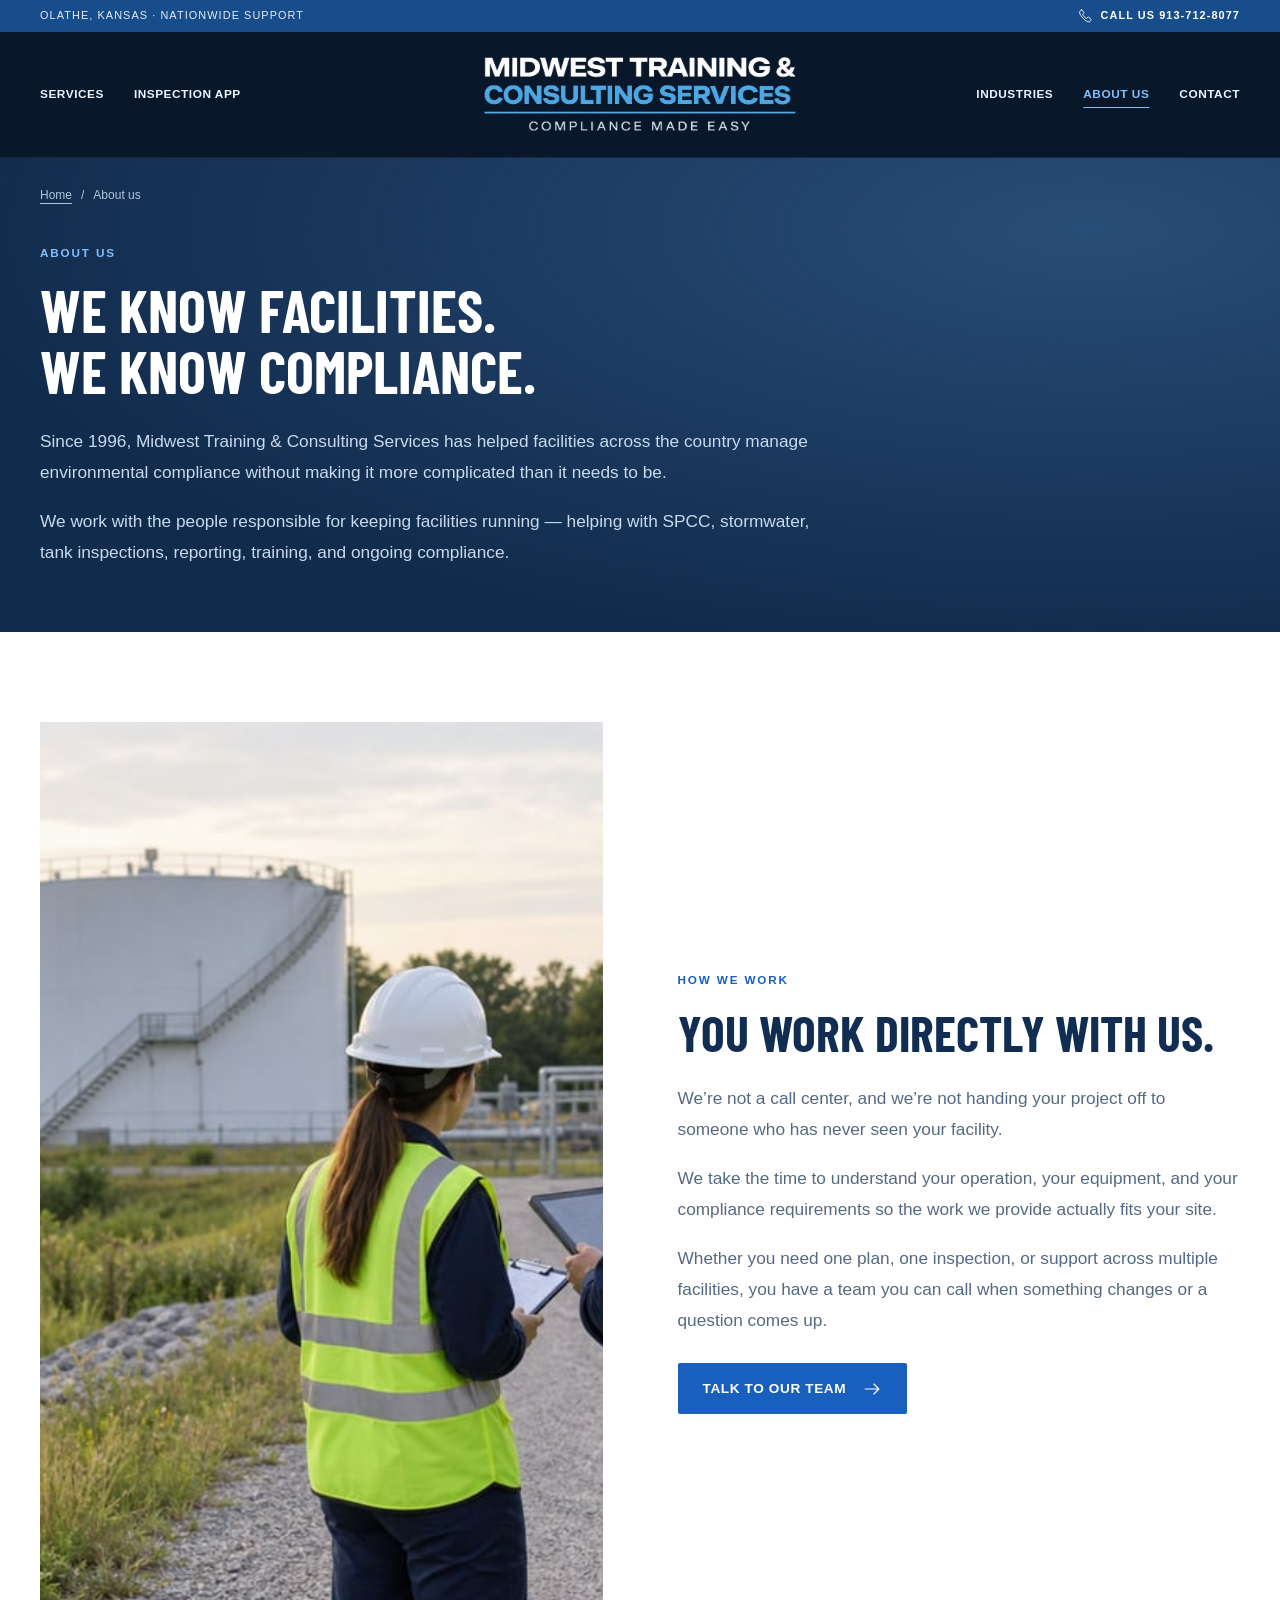
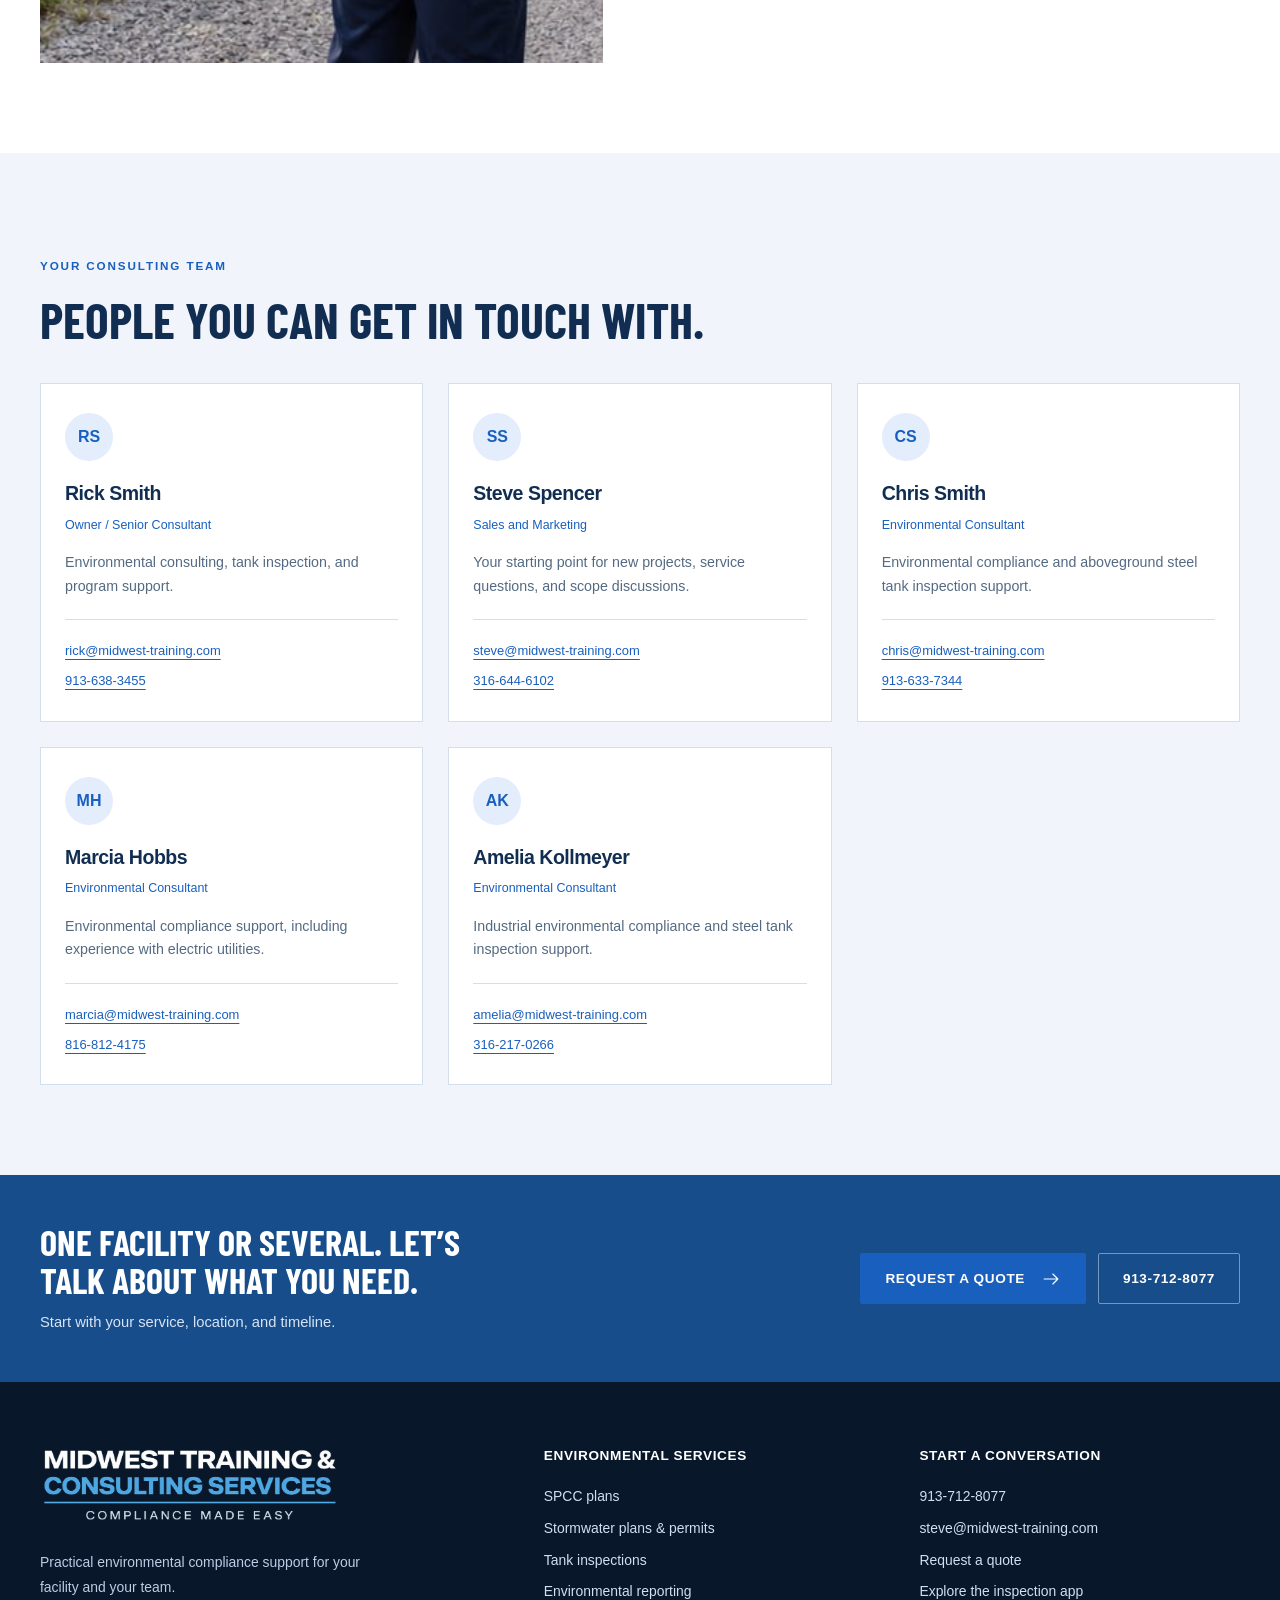
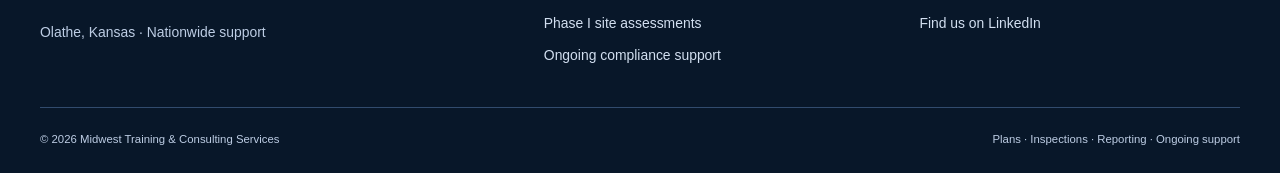
==== commit 78994dca: "Remove Simone Paton from the consulting team page" ====
--- a/about/index.html
+++ b/about/index.html
@@ -1,4 +1,4 @@
-<!doctype html><html lang="en"><head><meta charset="UTF-8"><meta name="viewport" content="width=device-width, initial-scale=1"><meta name="theme-color" content="#112b4c"><title>About Our Team | Midwest Training &amp; Consulting</title><meta name="description" content="Meet the Midwest Training &amp; Consulting Services team. Environmental consulting since 1996, based in Olathe, Kansas."><link rel="icon" href="../assets/favicon.svg" type="image/svg+xml"><link rel="preload" as="font" href="../assets/fonts/barlow-condensed-bold.ttf" type="font/ttf" crossorigin><link rel="stylesheet" href="../assets/site.css"><link rel="stylesheet" href="../assets/theme.css"><script type="module" src="../assets/site.mjs"></script><link rel="canonical" href="https://christophermsmith0714-collab.github.io/midwest-training-website/about/"><meta property="og:type" content="website"><meta property="og:site_name" content="Midwest Training &amp; Consulting Services"><meta property="og:title" content="About Our Team | Midwest Training &amp; Consulting"><meta property="og:description" content="Meet the Midwest Training &amp; Consulting Services team. Environmental consulting since 1996, based in Olathe, Kansas."><meta property="og:url" content="https://christophermsmith0714-collab.github.io/midwest-training-website/about/"><meta property="og:image" content="https://christophermsmith0714-collab.github.io/midwest-training-website/assets/environmental-hero.jpg"><meta property="og:image:alt" content="Illustrative industrial facility with aboveground tanks and stormwater controls"><meta name="twitter:card" content="summary_large_image"><script type="application/ld+json">{"@context":"https://schema.org","@type":"Organization","@id":"https://christophermsmith0714-collab.github.io/midwest-training-website/#organization","name":"Midwest Training & Consulting Services","url":"https://christophermsmith0714-collab.github.io/midwest-training-website/","telephone":"+19137128077","email":"steve@midwest-training.com","sameAs":["https://www.linkedin.com/company/midwest-training-and-consulting-services/"]}</script></head><body class="interior-page">
+<!doctype html><html lang="en"><head><meta charset="UTF-8"><meta name="viewport" content="width=device-width, initial-scale=1"><meta name="theme-color" content="#112b4c"><title>About Our Team | Midwest Training &amp; Consulting</title><meta name="description" content="Meet the Midwest Training &amp; Consulting Services team. Environmental consulting since 1996, based in Olathe, Kansas."><link rel="icon" href="../assets/favicon.svg" type="image/svg+xml"><link rel="preload" as="font" href="../assets/fonts/barlow-condensed-bold.ttf" type="font/ttf" crossorigin><link rel="stylesheet" href="../assets/site.css"><link rel="stylesheet" href="../assets/theme.css"><script type="module" src="../assets/site.mjs?v=1befd25fa9a1"></script><link rel="canonical" href="https://christophermsmith0714-collab.github.io/midwest-training-website/about/"><meta property="og:type" content="website"><meta property="og:site_name" content="Midwest Training &amp; Consulting Services"><meta property="og:title" content="About Our Team | Midwest Training &amp; Consulting"><meta property="og:description" content="Meet the Midwest Training &amp; Consulting Services team. Environmental consulting since 1996, based in Olathe, Kansas."><meta property="og:url" content="https://christophermsmith0714-collab.github.io/midwest-training-website/about/"><meta property="og:image" content="https://christophermsmith0714-collab.github.io/midwest-training-website/assets/environmental-hero.jpg"><meta property="og:image:alt" content="Illustrative industrial facility with aboveground tanks and stormwater controls"><meta name="twitter:card" content="summary_large_image"><script type="application/ld+json">{"@context":"https://schema.org","@type":"Organization","@id":"https://christophermsmith0714-collab.github.io/midwest-training-website/#organization","name":"Midwest Training & Consulting Services","url":"https://christophermsmith0714-collab.github.io/midwest-training-website/","telephone":"+19137128077","email":"steve@midwest-training.com","sameAs":["https://www.linkedin.com/company/midwest-training-and-consulting-services/"]}</script></head><body class="interior-page">
   <a class="skip-link" href="#main">Skip to content</a>
   <div class="utility-bar"><div class="container"><span>Olathe, Kansas · Nationwide support</span><a href="tel:+19137128077"><svg class="icon" width="15" height="15" viewBox="0 0 32 32" fill="none" stroke="currentColor" stroke-width="1.8" stroke-linecap="round" stroke-linejoin="round" aria-hidden="true"><path d="m8 4 5 6-3 4c2 4 4 6 8 8l4-3 6 5c-2 9-9 6-17-2S0 6 8 4Z"/></svg> Call us 913-712-8077</a></div></div>
   <header class="site-header"><div class="container header-inner">
@@ -8,7 +8,7 @@
     <details class="mobile-menu"><summary>Menu <svg class="icon" width="22" height="22" viewBox="0 0 32 32" fill="none" stroke="currentColor" stroke-width="1.8" stroke-linecap="round" stroke-linejoin="round" aria-hidden="true"><path d="M5 8h22M5 16h22M5 24h22"/></svg></summary><nav aria-label="Mobile navigation"><a href="../services/">Services</a><a href="../inspection-app/">Inspection App</a><a href="../industries/">Industries</a><a href="../about/" aria-current="page">About us</a><a href="../contact/">Contact</a><a href="tel:+19137128077">Call 913-712-8077</a></nav></details>
   </div></header><main id="main"><section class="page-hero about-hero"><div class="container"><nav class="breadcrumbs" aria-label="Breadcrumb"><a href="../">Home</a><span aria-hidden="true">/</span><span aria-current="page">About us</span></nav><p class="eyebrow">About us</p><h1>We know facilities.<br>We know compliance.</h1><p class="lede">Since 1996, Midwest Training &amp; Consulting Services has helped facilities across the country manage environmental compliance without making it more complicated than it needs to be.</p><p class="lede">We work with the people responsible for keeping facilities running — helping with SPCC, stormwater, tank inspections, reporting, training, and ongoing compliance.</p></div></section>
   <section class="section about-approach"><div class="container split-section"><img class="image-panel" src="../assets/compliance-service.jpg" alt="Illustrative consultants reviewing an environmental program at a facility" width="1672" height="941" loading="lazy"><div class="about-copy"><p class="eyebrow">How we work</p><h2>You work directly with us.</h2><p class="lede">We’re not a call center, and we’re not handing your project off to someone who has never seen your facility.</p><p class="lede">We take the time to understand your operation, your equipment, and your compliance requirements so the work we provide actually fits your site.</p><p class="lede">Whether you need one plan, one inspection, or support across multiple facilities, you have a team you can call when something changes or a question comes up.</p><a class="button" href="../contact/">Talk to our team <svg class="icon" width="20" height="20" viewBox="0 0 32 32" fill="none" stroke="currentColor" stroke-width="1.8" stroke-linecap="round" stroke-linejoin="round" aria-hidden="true"><path d="M5 16h22m-8-8 8 8-8 8"/></svg></a></div></div></section>
-  <section class="section section-soft" id="team"><div class="container"><div class="section-heading"><div><p class="eyebrow">Your consulting team</p><h2>People you can get in touch with.</h2></div></div><div class="team-grid"><article class="team-card"><div class="team-initials" aria-hidden="true">RS</div><h3>Rick Smith</h3><p class="team-role">Owner / Senior Consultant</p><p class="bio">Environmental consulting, tank inspection, and program support.</p><div class="team-links"><a href="mailto:rick@midwest-training.com">rick@midwest-training.com</a><a href="tel:+19136383455">913-638-3455</a></div></article><article class="team-card"><div class="team-initials" aria-hidden="true">SS</div><h3>Steve Spencer</h3><p class="team-role">Sales and Marketing</p><p class="bio">Your starting point for new projects, service questions, and scope discussions.</p><div class="team-links"><a href="mailto:steve@midwest-training.com">steve@midwest-training.com</a><a href="tel:+13166446102">316-644-6102</a></div></article><article class="team-card"><div class="team-initials" aria-hidden="true">CS</div><h3>Chris Smith</h3><p class="team-role">Environmental Consultant</p><p class="bio">Environmental compliance and aboveground steel tank inspection support.</p><div class="team-links"><a href="mailto:chris@midwest-training.com">chris@midwest-training.com</a><a href="tel:+19136337344">913-633-7344</a></div></article><article class="team-card"><div class="team-initials" aria-hidden="true">MH</div><h3>Marcia Hobbs</h3><p class="team-role">Environmental Consultant</p><p class="bio">Environmental compliance support, including experience with electric utilities.</p><div class="team-links"><a href="mailto:marcia@midwest-training.com">marcia@midwest-training.com</a><a href="tel:+18168124175">816-812-4175</a></div></article><article class="team-card"><div class="team-initials" aria-hidden="true">AK</div><h3>Amelia Kollmeyer</h3><p class="team-role">Environmental Consultant</p><p class="bio">Industrial environmental compliance and steel tank inspection support.</p><div class="team-links"><a href="mailto:amelia@midwest-training.com">amelia@midwest-training.com</a><a href="tel:+13162170266">316-217-0266</a></div></article><article class="team-card"><div class="team-initials" aria-hidden="true">SP</div><h3>Simone Paton</h3><p class="team-role">Environmental Consultant</p><p class="bio">Environmental consulting and program support.</p><div class="team-links"><a href="mailto:simone@midwest-training.com">simone@midwest-training.com</a><a href="tel:+19135497742">913-549-7742</a></div></article></div></div></section><section class="cta-band"><div class="container cta-inner"><div><h2>One facility or several. Let’s talk about what you need.</h2><p>Start with your service, location, and timeline.</p></div><div class="cta-actions"><a class="button" href="../contact/">Request a quote <svg class="icon" width="20" height="20" viewBox="0 0 32 32" fill="none" stroke="currentColor" stroke-width="1.8" stroke-linecap="round" stroke-linejoin="round" aria-hidden="true"><path d="M5 16h22m-8-8 8 8-8 8"/></svg></a><a class="button button-outline" href="tel:+19137128077">913-712-8077</a></div></div></section></main><footer class="site-footer"><div class="container"><div class="footer-grid">
+  <section class="section section-soft" id="team"><div class="container"><div class="section-heading"><div><p class="eyebrow">Your consulting team</p><h2>People you can get in touch with.</h2></div></div><div class="team-grid"><article class="team-card"><div class="team-initials" aria-hidden="true">RS</div><h3>Rick Smith</h3><p class="team-role">Owner / Senior Consultant</p><p class="bio">Environmental consulting, tank inspection, and program support.</p><div class="team-links"><a href="mailto:rick@midwest-training.com">rick@midwest-training.com</a><a href="tel:+19136383455">913-638-3455</a></div></article><article class="team-card"><div class="team-initials" aria-hidden="true">SS</div><h3>Steve Spencer</h3><p class="team-role">Sales and Marketing</p><p class="bio">Your starting point for new projects, service questions, and scope discussions.</p><div class="team-links"><a href="mailto:steve@midwest-training.com">steve@midwest-training.com</a><a href="tel:+13166446102">316-644-6102</a></div></article><article class="team-card"><div class="team-initials" aria-hidden="true">CS</div><h3>Chris Smith</h3><p class="team-role">Environmental Consultant</p><p class="bio">Environmental compliance and aboveground steel tank inspection support.</p><div class="team-links"><a href="mailto:chris@midwest-training.com">chris@midwest-training.com</a><a href="tel:+19136337344">913-633-7344</a></div></article><article class="team-card"><div class="team-initials" aria-hidden="true">MH</div><h3>Marcia Hobbs</h3><p class="team-role">Environmental Consultant</p><p class="bio">Environmental compliance support, including experience with electric utilities.</p><div class="team-links"><a href="mailto:marcia@midwest-training.com">marcia@midwest-training.com</a><a href="tel:+18168124175">816-812-4175</a></div></article><article class="team-card"><div class="team-initials" aria-hidden="true">AK</div><h3>Amelia Kollmeyer</h3><p class="team-role">Environmental Consultant</p><p class="bio">Industrial environmental compliance and steel tank inspection support.</p><div class="team-links"><a href="mailto:amelia@midwest-training.com">amelia@midwest-training.com</a><a href="tel:+13162170266">316-217-0266</a></div></article></div></div></section><section class="cta-band"><div class="container cta-inner"><div><h2>One facility or several. Let’s talk about what you need.</h2><p>Start with your service, location, and timeline.</p></div><div class="cta-actions"><a class="button" href="../contact/">Request a quote <svg class="icon" width="20" height="20" viewBox="0 0 32 32" fill="none" stroke="currentColor" stroke-width="1.8" stroke-linecap="round" stroke-linejoin="round" aria-hidden="true"><path d="M5 16h22m-8-8 8 8-8 8"/></svg></a><a class="button button-outline" href="tel:+19137128077">913-712-8077</a></div></div></section></main><footer class="site-footer"><div class="container"><div class="footer-grid">
     <div><a class="brand" href="../" aria-label="Midwest Training & Consulting Services home"><span class="brand-logo"><img src="../assets/mtcs-logo-dark.png" alt="Midwest Training &amp; Consulting Services — Compliance Made Easy" width="2031" height="774"></span></a><p>Practical environmental compliance support for your facility and your team.</p><p>Olathe, Kansas · Nationwide support</p></div>
     <div><h3>Environmental services</h3><ul><li><a href="../spcc-plans/">SPCC plans</a></li><li><a href="../stormwater-plans-permits/">Stormwater plans &amp; permits</a></li><li><a href="../tank-inspections/">Tank inspections</a></li><li><a href="../environmental-reporting/">Environmental reporting</a></li><li><a href="../phase-i-environmental-site-assessments/">Phase I site assessments</a></li><li><a href="../ongoing-compliance/">Ongoing compliance support</a></li></ul></div>
     <div><h3>Start a conversation</h3><ul><li><a href="tel:+19137128077">913-712-8077</a></li><li><a href="mailto:steve@midwest-training.com">steve@midwest-training.com</a></li><li><a href="../contact/">Request a quote</a></li><li><a href="../inspection-app/">Explore the inspection app</a></li><li><a href="https://www.linkedin.com/company/midwest-training-and-consulting-services/" rel="noopener" target="_blank">Find us on LinkedIn</a></li></ul></div>
